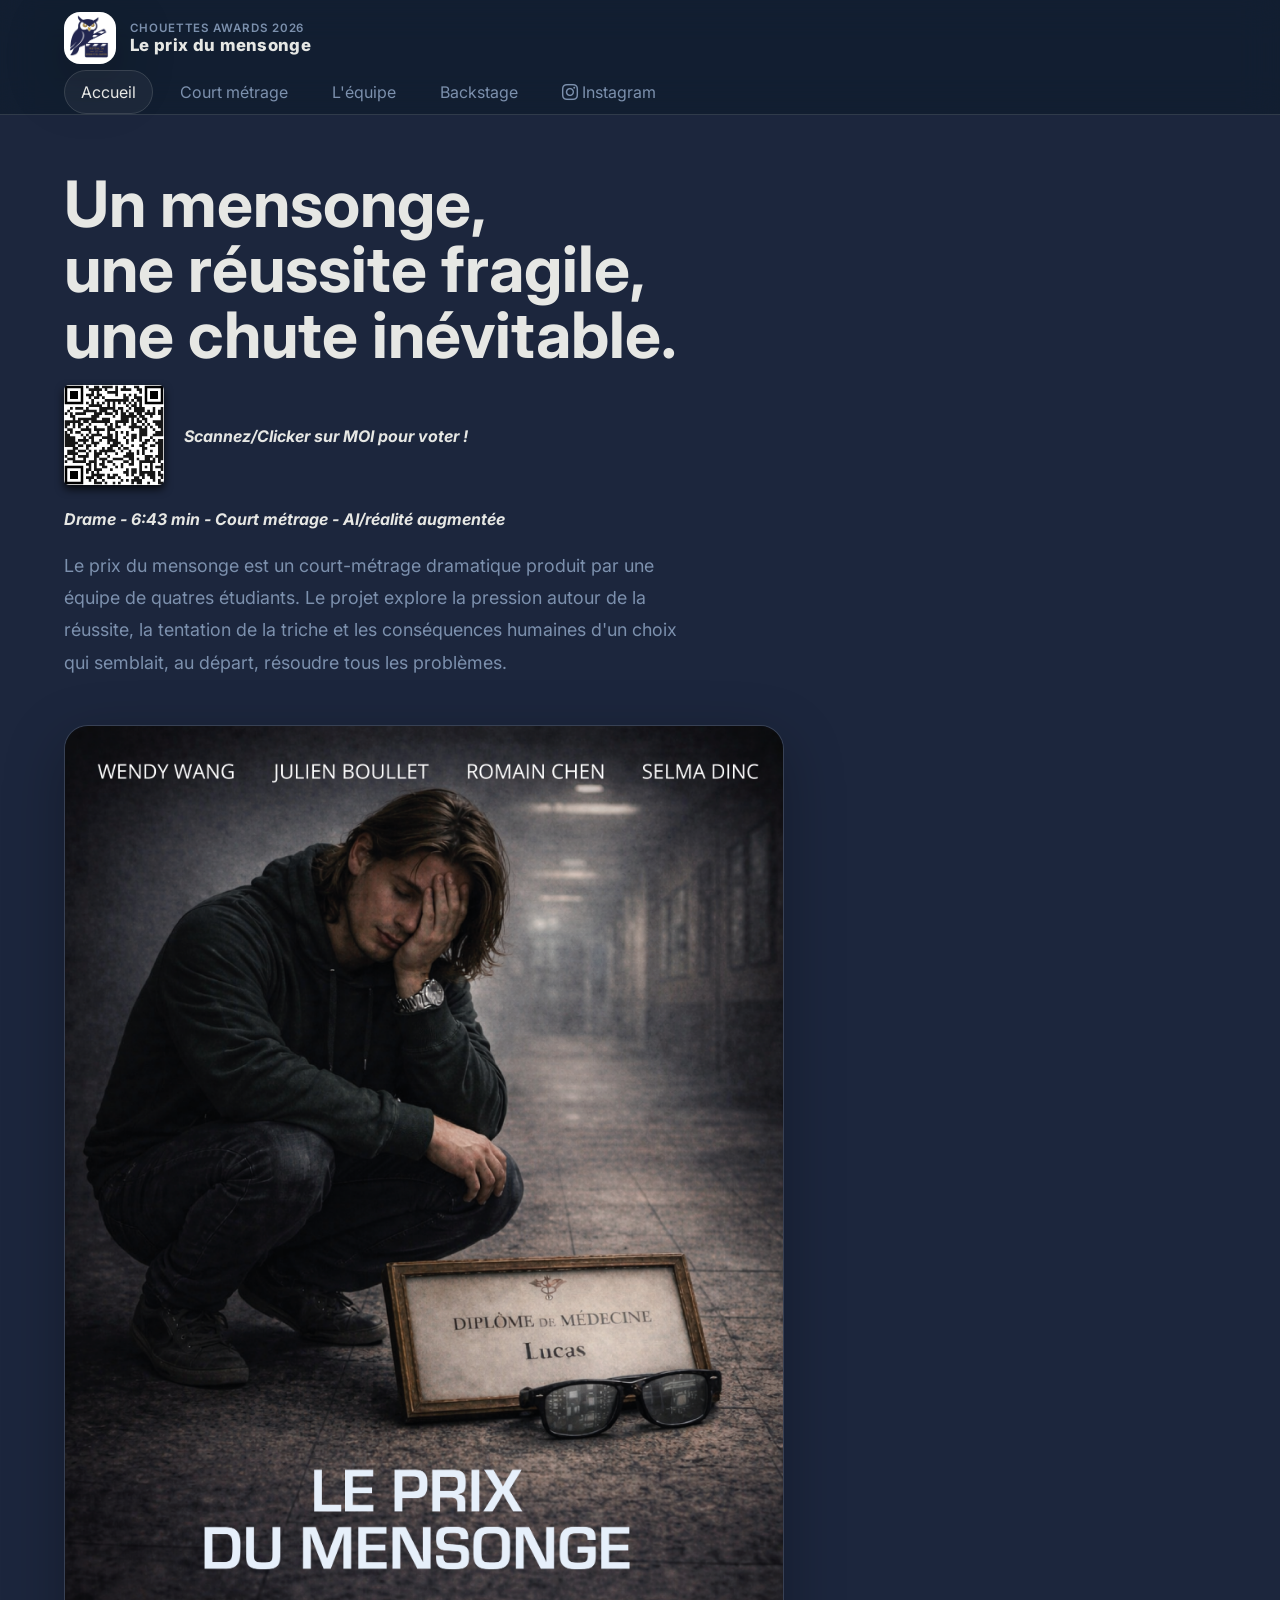
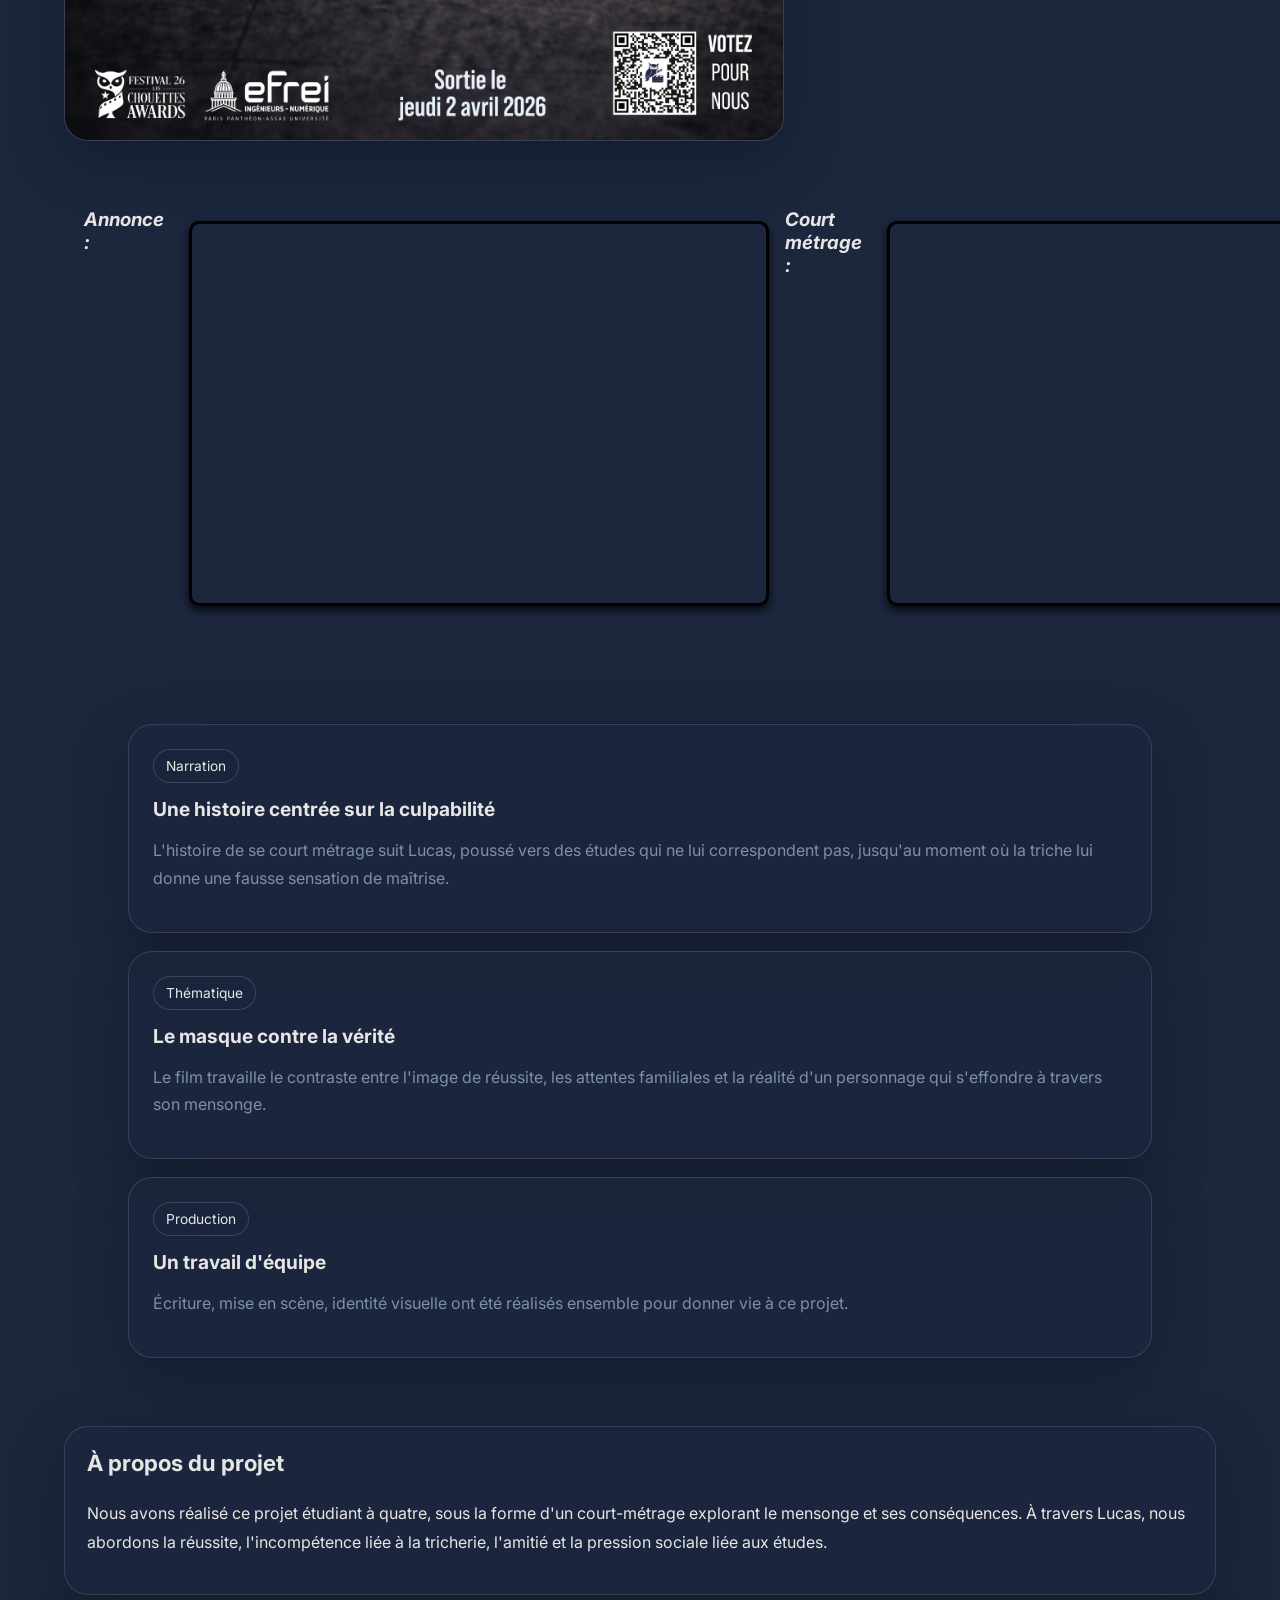
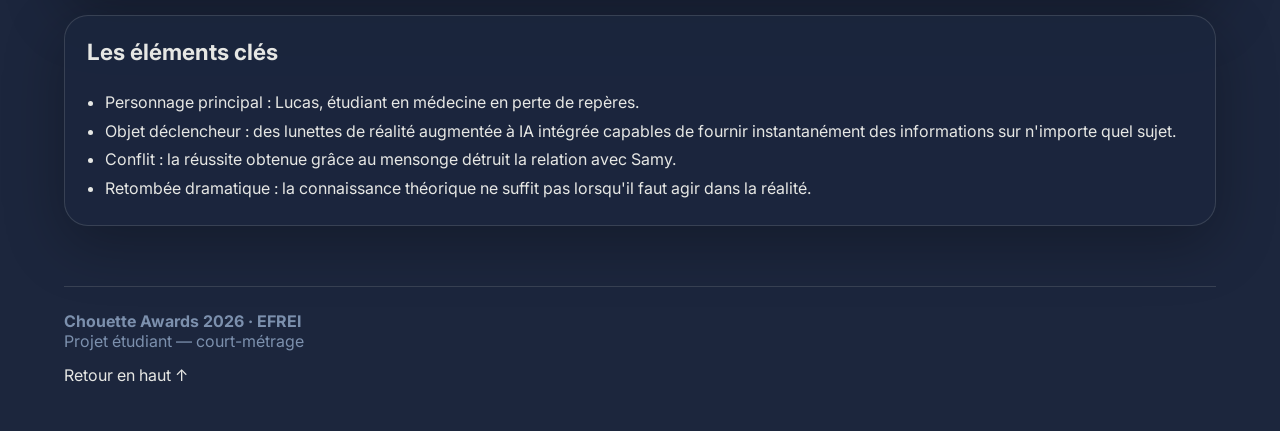
==== index.html @ c1b8acbf "Mise à jour 19" ====
<!DOCTYPE html>
<html lang="fr">

<head>
  <meta charset="UTF-8">
  <meta http-equiv="X-UA-Compatible" content="IE=edge">
  <meta name="viewport" content="width=device-width, initial-scale=1.0">
  <meta name="description"
    content="Le prix du mensonge — site de présentation du court-métrage pour les Chouettes Awards 2026 à l'Efrei.">
  <title>Le prix du mensonge — Accueil</title>
  <link rel="preconnect" href="https://fonts.googleapis.com">
  <link rel="preconnect" href="https://fonts.gstatic.com" crossorigin>
  <link href="https://fonts.googleapis.com/css2?family=Inter:wght@400;500;600;700;800&display=swap" rel="stylesheet">
  <link rel="stylesheet" href="styles.css">
  <link rel="stylesheet" href="https://cdn.jsdelivr.net/npm/bootstrap-icons@1.13.1/font/bootstrap-icons.min.css">
</head>

<body id="en haut">

  <header class="topbar">
    <div class="container nav">
      <a class="brand" href="index.html">
        <img src="img/logo1.png" alt="Le logo du court métrage Le prix du mensonge">
        <div>
          <small>Chouettes Awards 2026</small>
          <span>Le prix du mensonge</span>
        </div>
      </a>
      <ul class="nav-links">
        <li><a class="active" href="index.html">Accueil</a></li>
        <li><a href="courtmetrage.html">Court métrage</a></li>
        <li><a href="equipe.html">L'équipe</a></li>
        <li><a href="backstage.html">Backstage</a></li>
        <li><a href="https://www.instagram.com/le_prix_du_mensonge1/" target="_blank" rel="noopener noreferrer">
            <i class="bi bi-instagram"></i> Instagram
          </a></li>
      </ul>
    </div>
  </header>

  <main>
    <section class="hero">
      <div class="container hero-grid">
        <div>
          <h1>Un mensonge,<br>une réussite fragile,<br>une chute inévitable.</h1>
          <div class="qr-code">
            <a class="qr-code-link" href="https://forms.office.com/e/USkayvcd1M" target="_blank">
              <img class="qr-code-link" src="img/qr-code-vote.png" alt="QR code pour accéder au court métrage">
            </a>
            <h4><em>Scannez/Clicker sur MOI pour voter !</em></h4>
          </div>

          <div>
            <h4 class="texte-accroche"><em> Drame - 6:43 min - Court métrage - AI/réalité augmentée </em></h4>


          </div>
          <p class="lead">
            Le prix du mensonge est un court-métrage dramatique produit par une équipe de quatres étudiants.
            Le projet explore la pression autour de la réussite, la tentation de la triche et les conséquences humaines
            d'un choix qui semblait, au départ, résoudre tous les problèmes.
          </p>

        </div class="affiche-position">
        <div class="visual-panel">
          <img class="poster" src="img/affiche final (1).png" alt="Affiche du court-métrage Le prix du mensonge">
        </div>

        <article class="align-video">
          <h3><em>Annonce :</em></h3>
          <div>
            <iframe class="video" width="580" height="385" src="https://youtu.be/rm0E3ofWL4U?si=Q7VyOgSUtlmOPQKt"
              title="YouTube video player" frameborder="0"
              allow="accelerometer; autoplay; clipboard-write; encrypted-media; gyroscope; picture-in-picture; web-share"
              referrerpolicy="strict-origin-when-cross-origin" allowfullscreen></iframe>
          </div>
          <h3><em>Court métrage :</em></h3>
          <div><iframe class="video" width="580" height="385" src="https://youtu.be/rm0E3ofWL4U?si=Q7VyOgSUtlmOPQKt"
              title="YouTube video player" frameborder="0"
              allow="accelerometer; autoplay; clipboard-write; encrypted-media; gyroscope; picture-in-picture; web-share"
              referrerpolicy="strict-origin-when-cross-origin" allowfullscreen></iframe></div>
        </article>
      </div>

    </section>

    <section class="section">

      <div class="grid-3">
        <article class="card info-card">
          <span class="chip">Narration</span>
          <h3>Une histoire centrée sur la culpabilité</h3>
          <p>
            L'histoire de se court métrage suit Lucas, poussé vers des études qui ne lui correspondent pas,
            jusqu'au moment où la triche lui donne une fausse sensation de maîtrise.
          </p>
        </article>

        <article class="card info-card">
          <span class="chip">Thématique</span>
          <h3>Le masque contre la vérité</h3>
          <p>
            Le film travaille le contraste entre l'image de réussite, les attentes familiales
            et la réalité d'un personnage qui s'effondre à travers son mensonge.
          </p>
        </article>

        <article class="card info-card">
          <span class="chip">Production</span>
          <h3>Un travail d'équipe</h3>
          <p>
            Écriture, mise en scène, identité visuelle ont été réalisés ensemble
            pour donner vie à ce projet.
          </p>
        </article>
      </div>
      </div>
    </section>

    <section class="section">
      <div class="container split">
        <article class="card panel">
          <h3>À propos du projet</h3>
          <p>
            Nous avons réalisé ce projet étudiant à quatre, sous la forme d'un court-métrage explorant
            le mensonge et ses conséquences. À travers Lucas, nous abordons la réussite, l'incompétence liée à la
            tricherie, l'amitié et la
            pression sociale liée aux études.
          </p>
        </article>

        <article class="card panel">
          <h3>Les éléments clés</h3>
          <ul>
            <li>Personnage principal : Lucas, étudiant en médecine en perte de repères.</li>
            <li>Objet déclencheur : des lunettes de réalité augmentée à IA intégrée capables de fournir instantanément
              des informations sur n'importe quel sujet.</li>
            <li>Conflit : la réussite obtenue grâce au mensonge détruit la relation avec Samy.</li>
            <li>Retombée dramatique : la connaissance théorique ne suffit pas lorsqu'il faut agir dans la réalité.</li>
          </ul>
        </article>
      </div>
    </section>
  </main>

  <footer class="footer">
    <div class="container footer-inner">
      <div>
        <strong>Chouette Awards 2026 · EFREI</strong><br>
        <span>Projet étudiant — court-métrage</span>
      </div>
      <a class="back-top" href="#en haut">Retour en haut ↑</a>
    </div>
  </footer>

</body>

</html>
---- styles.css ----
* {
  box-sizing: border-box;
}

html {
  scroll-behavior: smooth;
}

body {
  margin: 0;
  font-family: Inter, ui-sans-serif, system-ui, -apple-system, BlinkMacSystemFont, "Segoe UI", sans-serif;
  color: #E6E7E4;
  background: #1C263D;
  min-height: 100vh;
}

a {
  color: inherit;
  text-decoration: none;
}

img {
  max-width: 100%;
  display: block;
}

.container {
  width: 90%;
  margin: 0 auto;
}

.topbar {
  position: sticky;
  top: 0;
  z-index: 20;
  backdrop-filter: blur(18px);
  background: #0d1b2ba3;
  border-bottom: 1px solid rgba(230, 231, 228, 0.14);
}

.nav {
  display: flex;
  align-items: center;
  justify-content: space-between;
  gap: 18px;
  min-height: 78px;
}

.brand {
  display: flex;
  align-items: center;
  gap: 14px;
  font-weight: 800;
  letter-spacing: .02em;
}

.brand img {
  width: 52px;
  height: 52px;
  border-radius: 16px;
  object-fit: cover;
  box-shadow: 0 18px 60px rgba(0, 0, 0, 0.28);
}

.brand small {
  display: block;
  color: #7C90AD;
  font-weight: 600;
  letter-spacing: .08em;
  text-transform: uppercase;
  font-size: .72rem;
}

.brand span {
  display: block;
  font-size: 1.05rem;
}

.nav-links {
  display: flex;
  flex-wrap: wrap;
  gap: 10px;
  list-style: none;
  margin: 0;
  padding: 0;
}

.nav-links a {
  padding: 11px 16px;
  border: 1px solid transparent;
  border-radius: 999px;
  color: #7C90AD;
  transition: .25s ease;
  background: transparent;
}

.qr-code-link:hover {
  transition: all 0.4s;
  transform: scale(1.1);

}

.nav-links a:hover,
.nav-links a.active {
  color: #E6E7E4;
  border-color: rgba(230, 231, 228, 0.14);
  background: rgba(230, 231, 228, 0.05);
}

.qr-code {
  display: flex;
  justify-content: left;
  align-items: left;
}

.qr-code h4 {
  padding: 20px;
}

.qr-code img {
  max-width: 100px;
  /* Ajuste la taille maximale du QR code */
  width: 100%;
  /* S'adapte à la taille du conteneur */
  height: auto;
  /* Conserve les proportions */
  box-shadow: 0px 4px 8px rgba(0, 0, 0, 0.8);
  /* Ajoute une ombre légère -> en mettant 0.2 à la fin*/
  border-radius: 5px;
  /* Arrondit les coins */
}

.hero {
  padding: 72px 0 48px;
}

.hero-grid {
  display: grid;
  grid-template-columns: 1.15fr .85fr;
  gap: 28px;
  align-items: center;
}

.hero h1 {
  font-size: clamp(2.5rem, 5vw, 5rem);
  line-height: 1.02;
  margin: 18px 0 18px;
}

.lead {
  font-size: 1.12rem;
  line-height: 1.8;
  color: #ffffff;
  max-width: 58ch;
}

.hero p {
  font-size: 1.12rem;
  line-height: 1.8;
  color: #7C90AD;
  max-width: 58ch;
}

.texte-accroche p {
  font-size: 1.12rem;
  line-height: 1.8;
  color: #ffffff;
  max-width: 58ch;
}

.card-member {
  text-align: center;
  flex: 0 1 220px;
  display: inline-block;
  background-color: rgba(0, 0, 0, 0.634);
  padding: 0.5rem;
  margin: 0.5rem;
  border-radius: 15px;

}

.card,
.visual-panel {
  background: rgba(28, 38, 61, 0.82);
  border: 1px solid rgba(230, 231, 228, 0.14);
  border-radius: 24px;
  box-shadow: 0 18px 60px rgba(0, 0, 0, 0.28);
}

.card {
  gap: 80%;
}

.visual-panel {
  overflow: hidden;
  position: relative;
  min-height: 260px;
  display: flex;
  align-items: center;
  justify-content: center;
  padding: 0;
  min-height: auto;
  width: auto;
  height: auto;
  width: 50%;
}

.visual-panel img.poster {
  position: relative;
  inset: 0;
  width: auto;
  height: auto;
  max-width: 100%;
  max-height: 100%;
  object-fit: contain;
  opacity: 1;
  box-shadow: 0px 0px 60px rgb(0, 0, 0);
}

.visual-panel::after {
  content: "";
  position: relative;
  inset: 0;
  background: linear-gradient(180deg, rgba(13, 27, 43, 0.08), rgba(13, 27, 43, 0.7) 72%, rgba(13, 27, 43, 0.95));
}


.poster-note {
  position: absolute;
  z-index: 2;
  left: 24px;
  right: 24px;
}



.chip {
  display: inline-flex;
  padding: 8px 12px;
  border-radius: 999px;
  background: rgba(28, 38, 61, 0.82);
  border: 1px solid rgba(230, 231, 228, 0.16);
  font-size: .86rem;
}

.poster-note {
  bottom: 24px;
}

.poster-note h3 {
  margin: 0 0 10px;
  font-size: 1.35rem;
}

.poster-note p {
  margin: 0;
  color: #E6E7E4;
  line-height: 1.6;
}

.section {
  padding: 34px 0;
}



.grid-3 {
  display: grid;
  grid-template-columns: repeat(3, 1fr);
  gap: 18px;
  width: 80%;
  margin: auto;

}

.info-card {
  padding: 24px;
}

.info-card h3 {
  margin: 14px 0 10px;
  font-size: 1.2rem;
}

.info-card p {
  color: #7C90AD;
  line-height: 1.7;
  /*Contrôle l'espacement entre les lignes de texte dans un élément.*/
}



.kpi {
  padding: 20px;
  text-align: center;
  margin: 0 auto;
  max-width: 200px;
}

.kpi strong {
  display: block;
  font-size: 2rem;
  margin-bottom: 6px;
}

.kpi span {
  color: #7C90AD;
  padding: 15px;
}

.split {
  display: grid;
  grid-template-columns: 1fr 1fr;
  gap: 20px;
  grid-template-columns: 1fr;
}

.panel {
  padding: 28px;
}

.panel h3 {
  margin-top: 0;
  font-size: 1.4rem;
}

.panel p,
.panel li {
  line-height: 1.8;
}

.panel ul {
  padding-left: 18px;
  margin: 0;
}

.team-grid {
  display: flex;
  justify-content: center;
  gap: 30px;
  margin: 2rem;
  flex-wrap: wrap;
}



.page-hero {
  padding: 54px 0 24px;
}

.page-hero .banner {
  padding: 34px;
  border-radius: 32px;
  background: linear-gradient(135deg, rgba(67, 91, 123, 0.22), rgba(124, 144, 173, 0.14));
  border: 1px solid rgba(230, 231, 228, 0.14);
}

.page-hero h1 {
  margin: 8px 0 12px;
  font-size: clamp(2rem, 4vw, 3.5rem);
}

.page-hero p {
  margin: 0;
  color: #7C90AD;
  line-height: 1.8;
  max-width: 70ch;
}

.footer {
  padding: 26px 0 46px;
  color: #7C90AD;
}

.footer-inner {
  display: flex;
  justify-content: space-between;
  align-items: center;
  gap: 14px;
  padding-top: 24px;
  border-top: 1px solid rgba(230, 231, 228, 0.14);
  flex-direction: column;
  align-items: flex-start;
}

.footer .back-top {
  color: #E6E7E4;
}


.notice {
  padding: 20px;
  border-left: 3px solid #435B7B;
  background: rgba(230, 231, 228, 0.04);
  border-radius: 18px;
}


.hero-grid,
.team-grid,
.grid-3 {
  grid-template-columns: 1fr 1fr;
  grid-template-columns: 1fr;
}

.visual-panel {
  min-height: 320px;
  max-height: auto;
}




.nav {
  padding: 12px 0;
  align-items: flex-start;
  flex-direction: column;
}

.hero {
  padding-top: 38px;
}


.video {
  border-radius: 10px;
  box-shadow: 0px 4px 8px rgba(0, 0, 0, 0.8);
  border: 3px solid black;
  text-align: center;
  margin: 1rem;
  vertical-align: top;
  display: flex;
  float: left;
  margin-top: 2rem;
  margin-left: 25px;

}

.align-video {
  display: flex;
  flex-direction: horizontal;
  align-items: left;
    padding: 20px;
}

.affiche-position {
  display: flex;
  flex-direction: column;
  align-items: center;
}

.page-hero .banner,
.panel,
.member {
  padding: 22px;
}
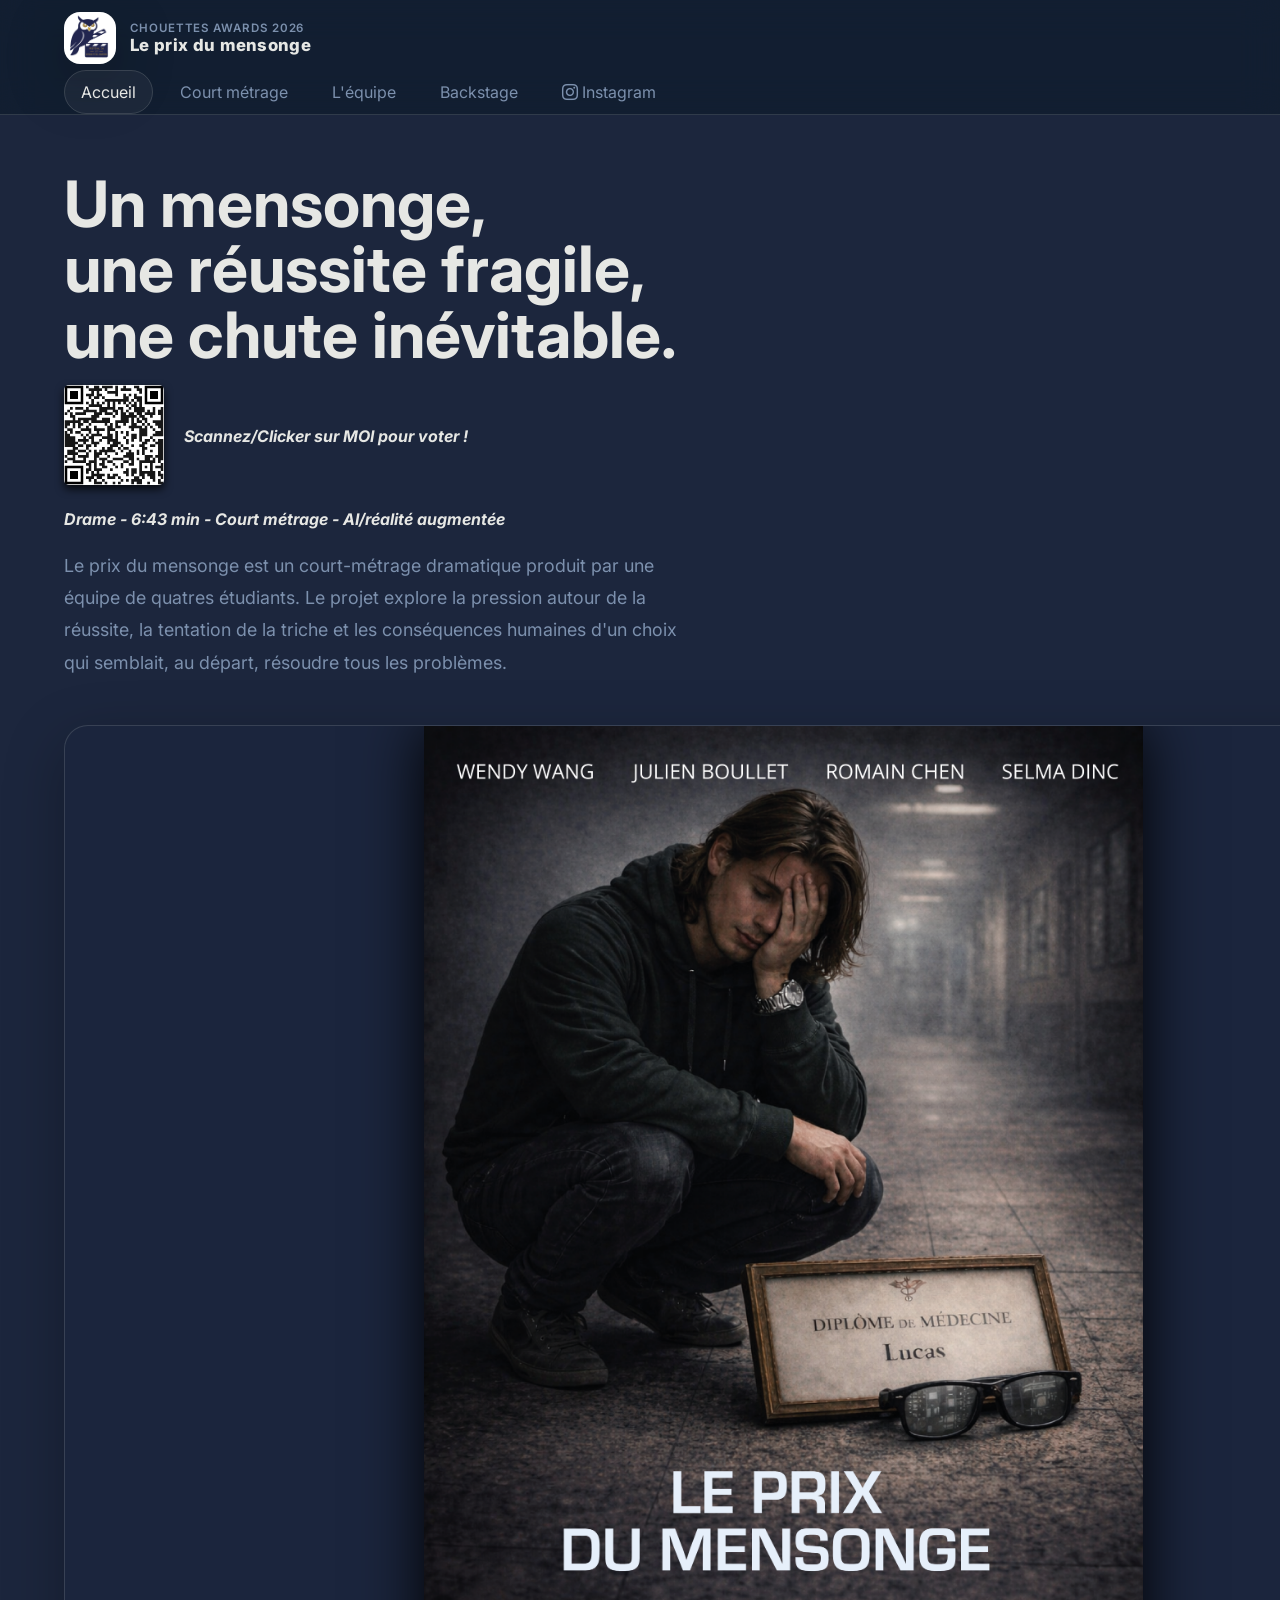
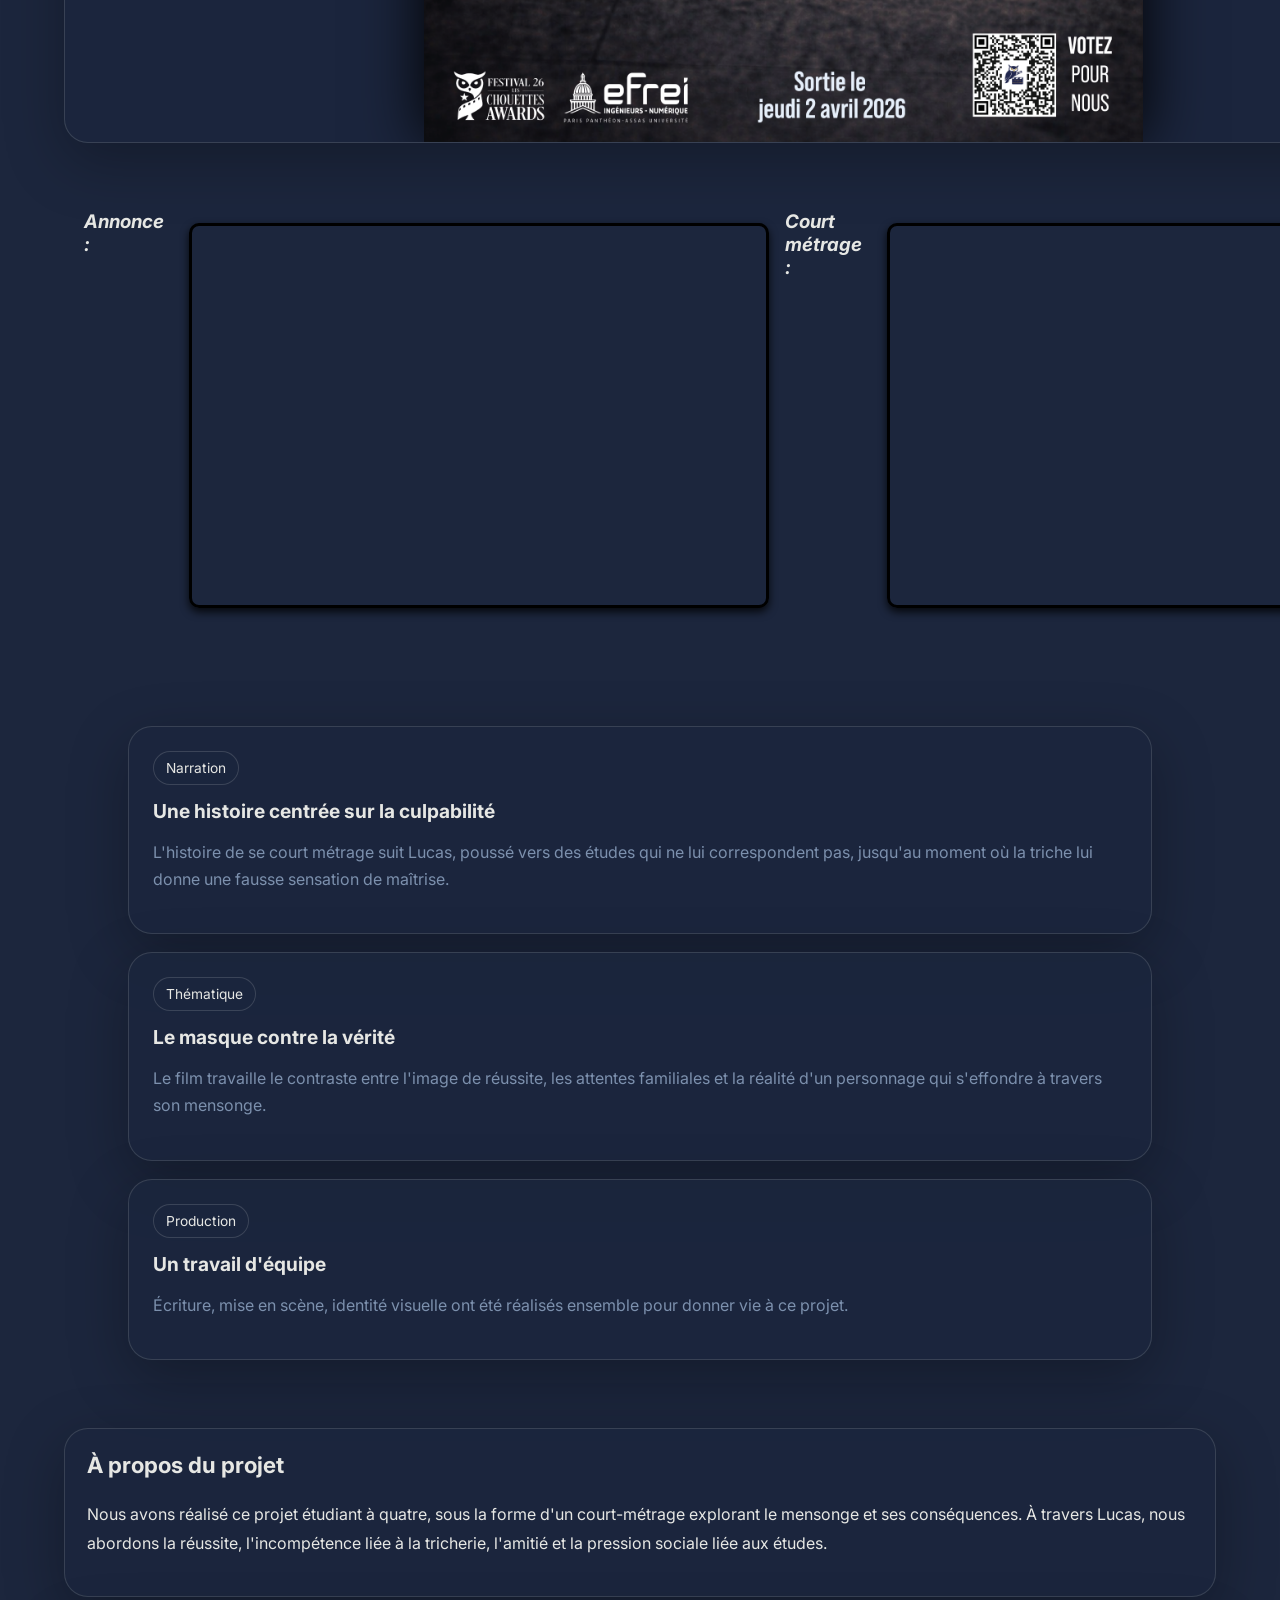
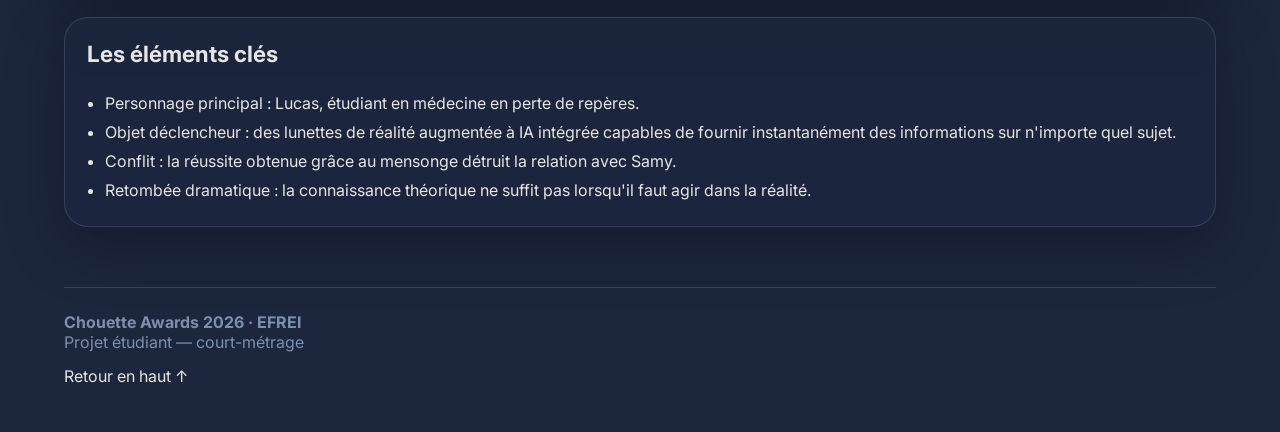
==== commit 6d1155a9: "Mise à jour 20" ====
--- a/index.html
+++ b/index.html
@@ -61,7 +61,7 @@
             d'un choix qui semblait, au départ, résoudre tous les problèmes.
           </p>
 
-        </div class="affiche-position">
+        </div>
         <div class="visual-panel">
           <img class="poster" src="img/affiche final (1).png" alt="Affiche du court-métrage Le prix du mensonge">
         </div>
--- a/styles.css
+++ b/styles.css
@@ -179,8 +179,7 @@
 
 }
 
-.card,
-.visual-panel {
+.card{
   background: rgba(28, 38, 61, 0.82);
   border: 1px solid rgba(230, 231, 228, 0.14);
   border-radius: 24px;
@@ -192,6 +191,10 @@
 }
 
 .visual-panel {
+    background: rgba(28, 38, 61, 0.82);
+  border: 1px solid rgba(230, 231, 228, 0.14);
+  border-radius: 24px;
+  box-shadow: 0 18px 60px rgba(0, 0, 0, 0.28);
   overflow: hidden;
   position: relative;
   min-height: 260px;
@@ -202,7 +205,7 @@
   min-height: auto;
   width: auto;
   height: auto;
-  width: 50%;
+ 
 }
 
 .visual-panel img.poster {
@@ -215,6 +218,7 @@
   object-fit: contain;
   opacity: 1;
   box-shadow: 0px 0px 60px rgb(0, 0, 0);
+  width: 50%;
 }
 
 .visual-panel::after {
@@ -223,15 +227,6 @@
   inset: 0;
   background: linear-gradient(180deg, rgba(13, 27, 43, 0.08), rgba(13, 27, 43, 0.7) 72%, rgba(13, 27, 43, 0.95));
 }
-
-
-.poster-note {
-  position: absolute;
-  z-index: 2;
-  left: 24px;
-  right: 24px;
-}
-
 
 
 .chip {
@@ -243,20 +238,7 @@
   font-size: .86rem;
 }
 
-.poster-note {
-  bottom: 24px;
-}
-
-.poster-note h3 {
-  margin: 0 0 10px;
-  font-size: 1.35rem;
-}
-
-.poster-note p {
-  margin: 0;
-  color: #E6E7E4;
-  line-height: 1.6;
-}
+
 
 .section {
   padding: 34px 0;
@@ -443,11 +425,7 @@
     padding: 20px;
 }
 
-.affiche-position {
-  display: flex;
-  flex-direction: column;
-  align-items: center;
-}
+
 
 .page-hero .banner,
 .panel,
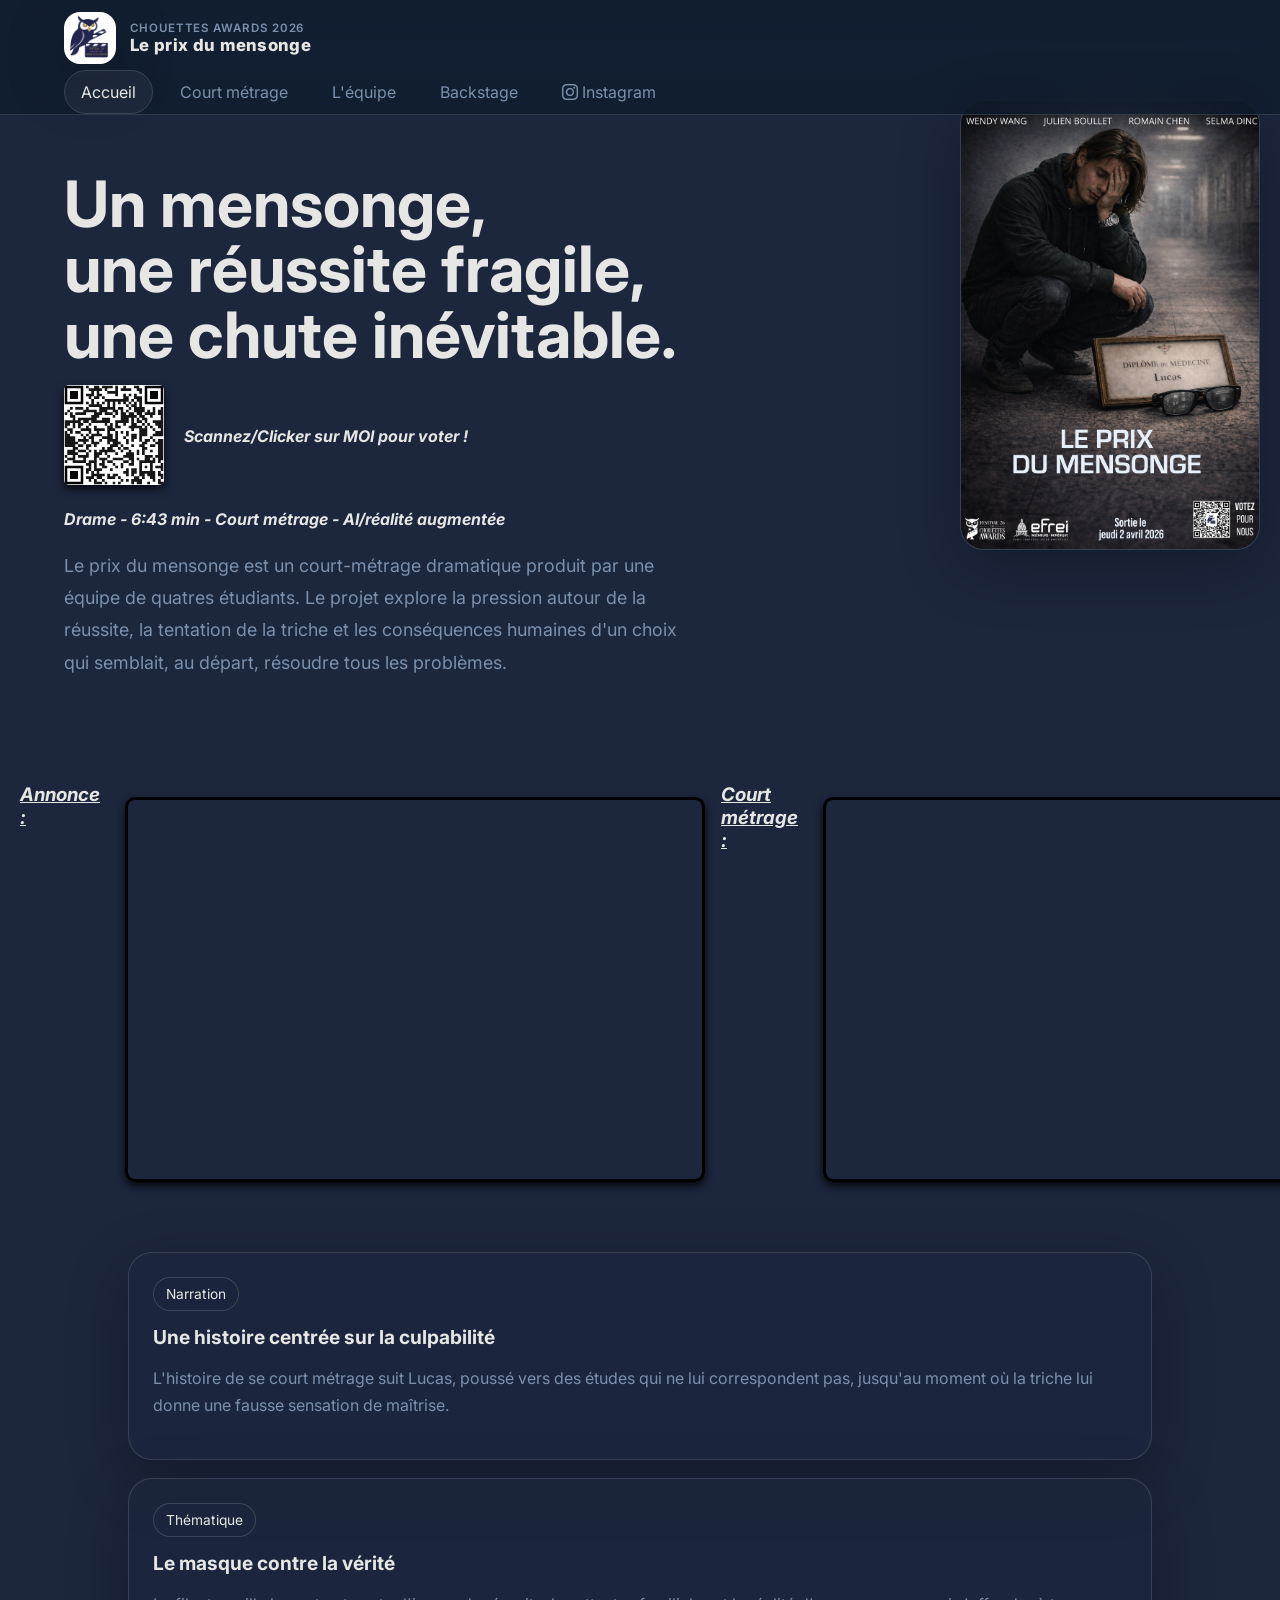
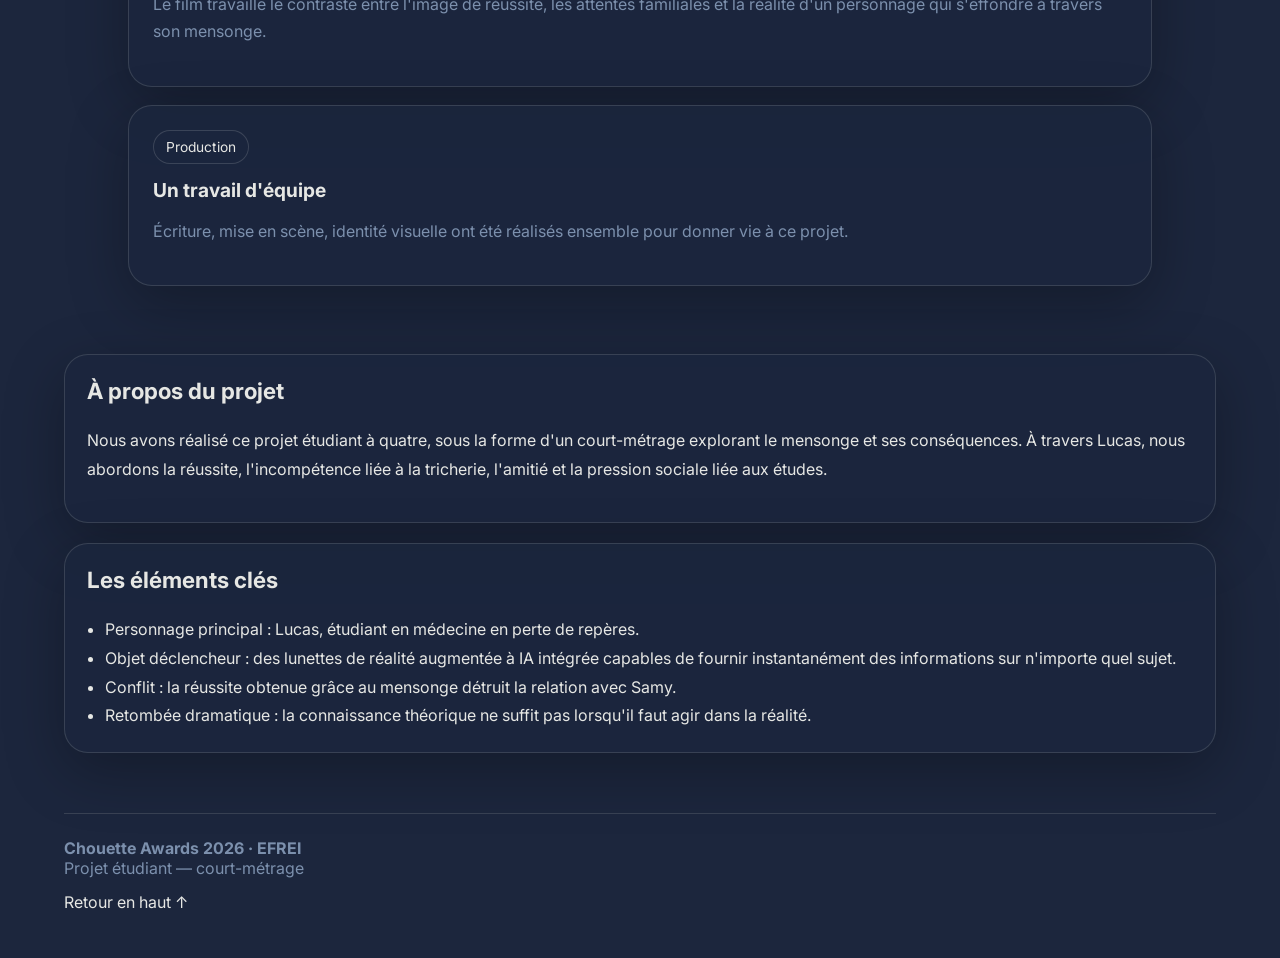
==== commit ec39fd05: "Mise à jour 22" ====
--- a/index.html
+++ b/index.html
@@ -39,6 +39,11 @@
   </header>
 
   <main>
+
+     <div class="visual-panel">
+      <img class="poster" src="img/affiche final (1).png" alt="Affiche du court-métrage Le prix du mensonge">
+    </div>
+
     <section class="hero">
       <div class="container hero-grid">
         <div>
@@ -52,29 +57,26 @@
 
           <div>
             <h4 class="texte-accroche"><em> Drame - 6:43 min - Court métrage - AI/réalité augmentée </em></h4>
+          </div>
 
-
-          </div>
           <p class="lead">
             Le prix du mensonge est un court-métrage dramatique produit par une équipe de quatres étudiants.
             Le projet explore la pression autour de la réussite, la tentation de la triche et les conséquences humaines
             d'un choix qui semblait, au départ, résoudre tous les problèmes.
           </p>
-
         </div>
-        <div class="visual-panel">
-          <img class="poster" src="img/affiche final (1).png" alt="Affiche du court-métrage Le prix du mensonge">
-        </div>
+      </div>
+    </section>
 
         <article class="align-video">
-          <h3><em>Annonce :</em></h3>
+          <h3><em><u>Annonce :</u></em></h3>
           <div>
             <iframe class="video" width="580" height="385" src="https://youtu.be/rm0E3ofWL4U?si=Q7VyOgSUtlmOPQKt"
               title="YouTube video player" frameborder="0"
               allow="accelerometer; autoplay; clipboard-write; encrypted-media; gyroscope; picture-in-picture; web-share"
               referrerpolicy="strict-origin-when-cross-origin" allowfullscreen></iframe>
           </div>
-          <h3><em>Court métrage :</em></h3>
+          <h3><em><u>Court métrage :</u></em></h3>
           <div><iframe class="video" width="580" height="385" src="https://youtu.be/rm0E3ofWL4U?si=Q7VyOgSUtlmOPQKt"
               title="YouTube video player" frameborder="0"
               allow="accelerometer; autoplay; clipboard-write; encrypted-media; gyroscope; picture-in-picture; web-share"
--- a/styles.css
+++ b/styles.css
@@ -179,7 +179,7 @@
 
 }
 
-.card{
+.card {
   background: rgba(28, 38, 61, 0.82);
   border: 1px solid rgba(230, 231, 228, 0.14);
   border-radius: 24px;
@@ -191,34 +191,28 @@
 }
 
 .visual-panel {
-    background: rgba(28, 38, 61, 0.82);
+  position: absolute; /* Permet de positionner l'élément par rapport à la page */
+  top: 100px; /* Distance par rapport au haut de la page pour éviter la barre de navigation */
+  right: 20px; /* Distance par rapport au bord droit */
+  background: rgba(28, 38, 61, 0.82);
   border: 1px solid rgba(230, 231, 228, 0.14);
   border-radius: 24px;
   box-shadow: 0 18px 60px rgba(0, 0, 0, 0.28);
   overflow: hidden;
-  position: relative;
-  min-height: 260px;
   display: flex;
   align-items: center;
   justify-content: center;
-  padding: 0;
-  min-height: auto;
-  width: auto;
-  height: auto;
- 
+  width: 300px; /* Largeur fixe */
+  height: 450px; /* Hauteur fixe */
+  z-index: 10; /* Assure que l'affiche est au-dessus des autres éléments */
 }
 
 .visual-panel img.poster {
-  position: relative;
-  inset: 0;
-  width: auto;
-  height: auto;
-  max-width: 100%;
-  max-height: 100%;
-  object-fit: contain;
-  opacity: 1;
+  width: 100%; /* L'image occupe toute la largeur */
+  height: 100%; /* L'image occupe toute la hauteur */
+  object-fit: cover; /* Ajuste l'image pour couvrir tout le conteneur */
+  border-radius: 5px;
   box-shadow: 0px 0px 60px rgb(0, 0, 0);
-  width: 50%;
 }
 
 .visual-panel::after {
@@ -385,10 +379,7 @@
   grid-template-columns: 1fr;
 }
 
-.visual-panel {
-  min-height: 320px;
-  max-height: auto;
-}
+
 
 
 
@@ -422,7 +413,7 @@
   display: flex;
   flex-direction: horizontal;
   align-items: left;
-    padding: 20px;
+  padding: 20px;
 }
 
 
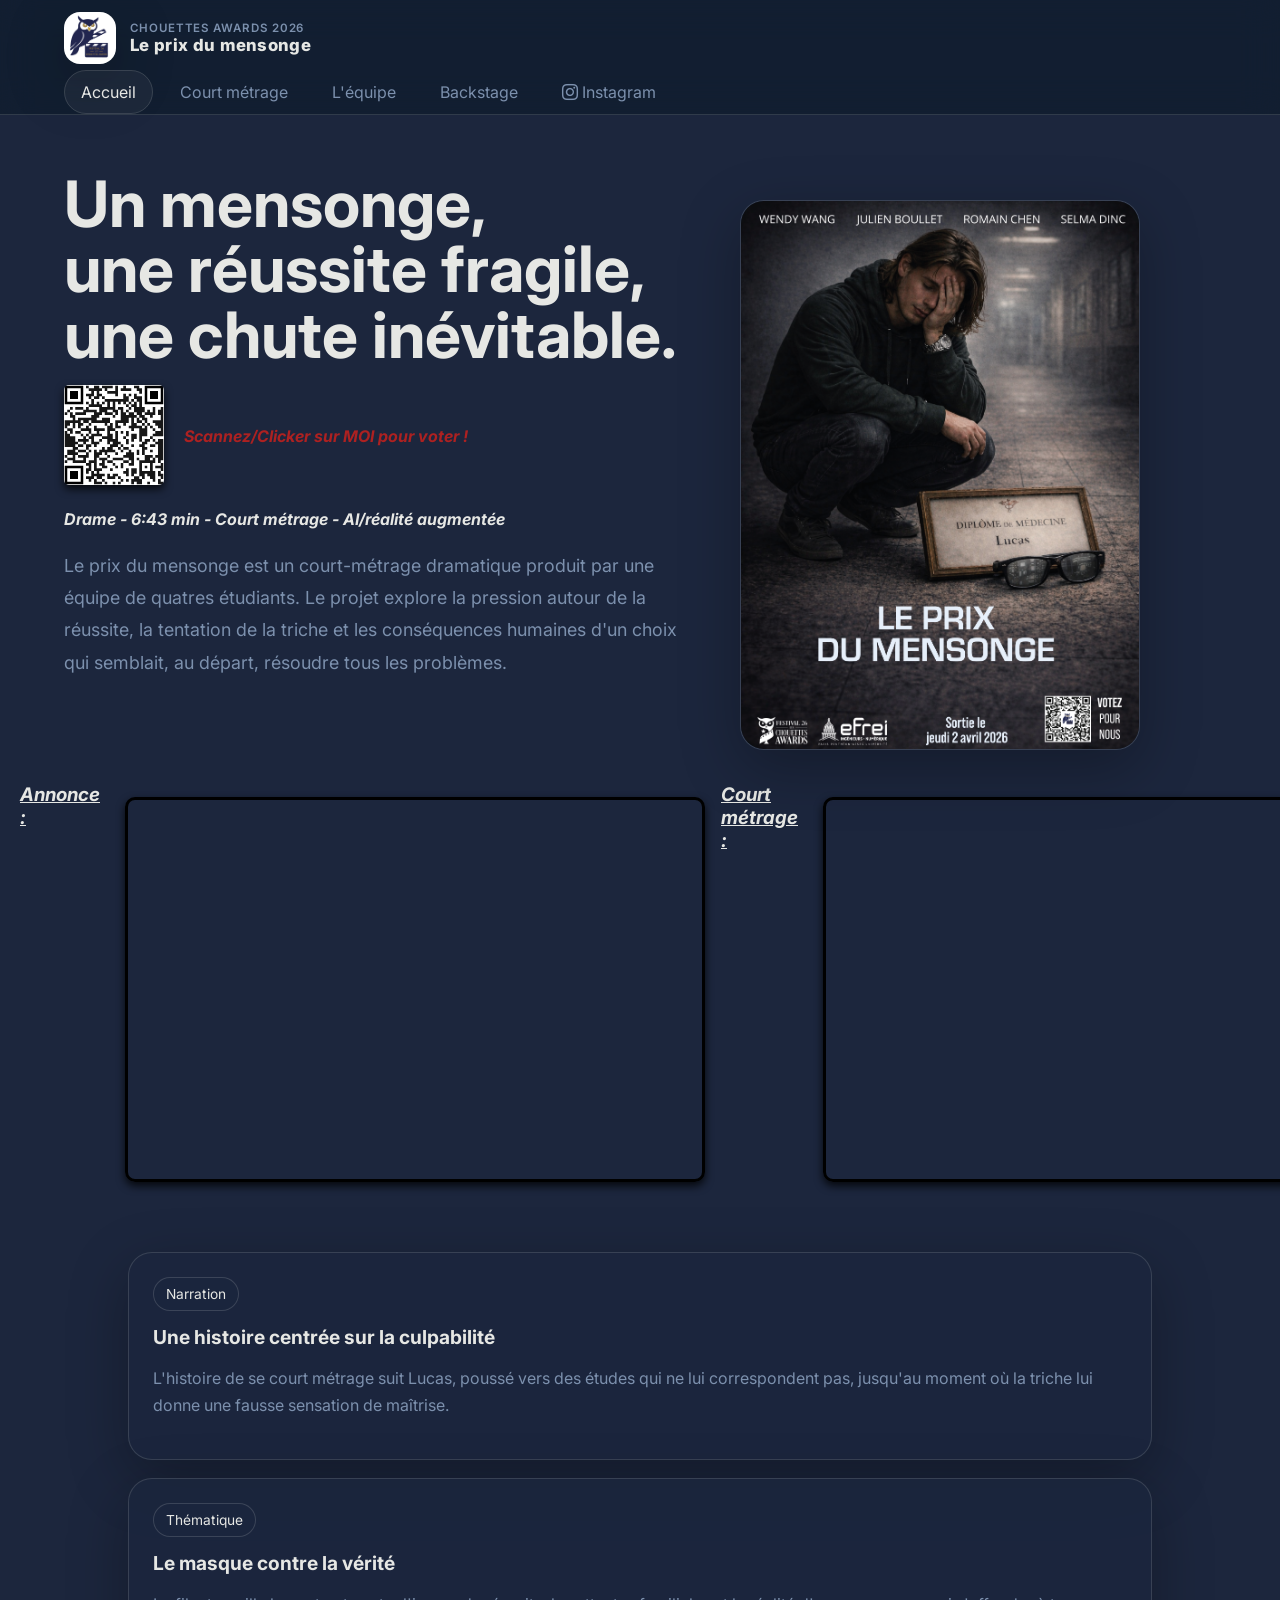
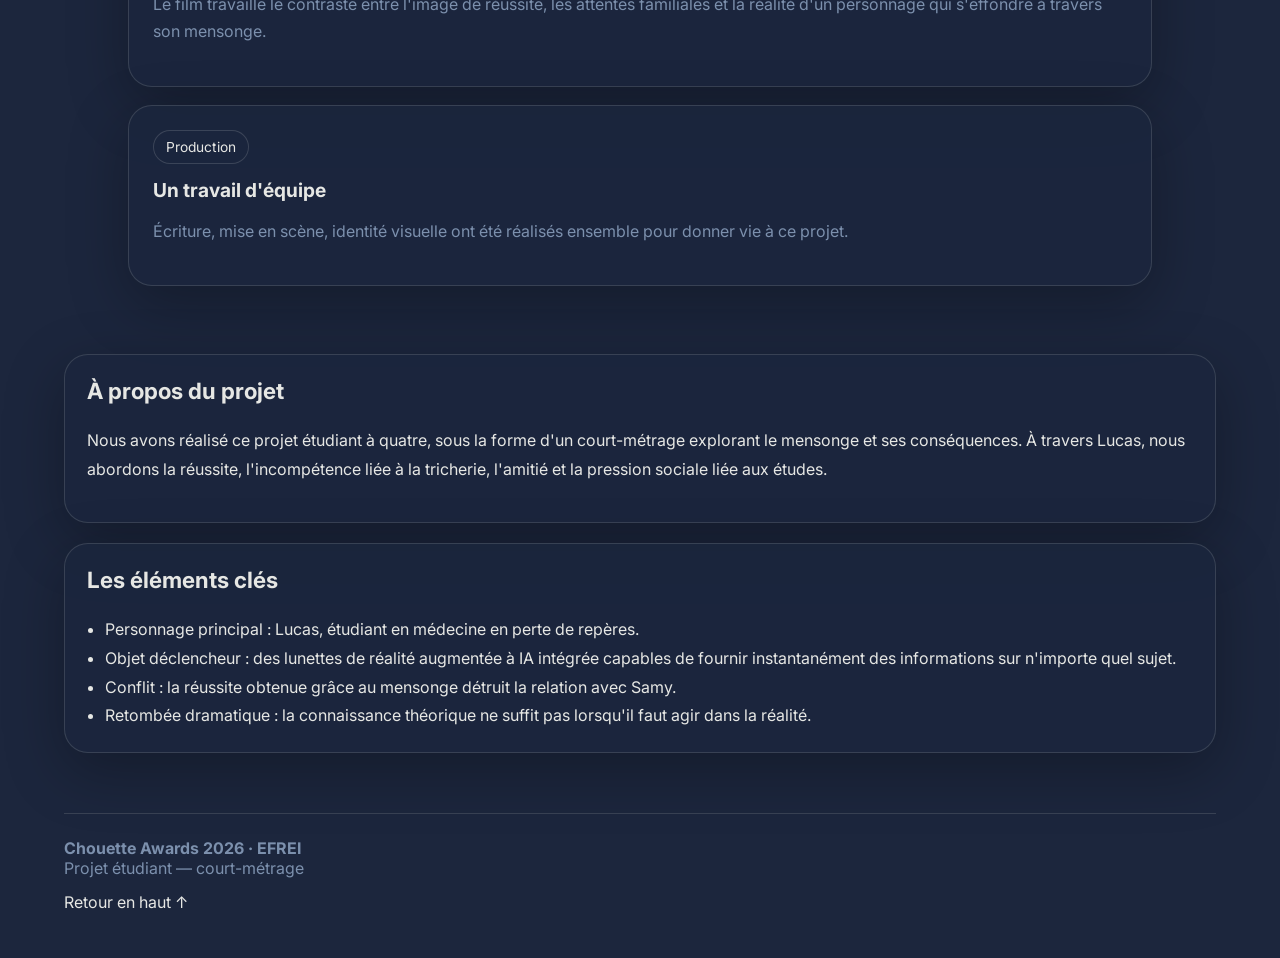
==== commit 64186348: "Mise à jour 26" ====
--- a/index.html
+++ b/index.html
@@ -52,7 +52,7 @@
             <a class="qr-code-link" href="https://forms.office.com/e/USkayvcd1M" target="_blank">
               <img class="qr-code-link" src="img/qr-code-vote.png" alt="QR code pour accéder au court métrage">
             </a>
-            <h4><em>Scannez/Clicker sur MOI pour voter !</em></h4>
+            <h4 class="scanne"><em>Scannez/Clicker sur MOI pour voter !</em></h4>
           </div>
 
           <div>
--- a/styles.css
+++ b/styles.css
@@ -36,6 +36,10 @@
   backdrop-filter: blur(18px);
   background: #0d1b2ba3;
   border-bottom: 1px solid rgba(230, 231, 228, 0.14);
+}
+
+.scanne{
+  color: rgb(173, 33, 33);
 }
 
 .nav {
@@ -192,8 +196,8 @@
 
 .visual-panel {
   position: absolute; /* Permet de positionner l'élément par rapport à la page */
-  top: 100px; /* Distance par rapport au haut de la page pour éviter la barre de navigation */
-  right: 20px; /* Distance par rapport au bord droit */
+  top: 200px; /* Distance par rapport au haut de la page pour éviter la barre de navigation */
+  right: 140px; /* Distance par rapport au bord droit */
   background: rgba(28, 38, 61, 0.82);
   border: 1px solid rgba(230, 231, 228, 0.14);
   border-radius: 24px;
@@ -202,14 +206,14 @@
   display: flex;
   align-items: center;
   justify-content: center;
-  width: 300px; /* Largeur fixe */
-  height: 450px; /* Hauteur fixe */
+  width: 400px; /* Largeur fixe */
+  height: 550px; /* Hauteur fixe */
   z-index: 10; /* Assure que l'affiche est au-dessus des autres éléments */
 }
 
 .visual-panel img.poster {
   width: 100%; /* L'image occupe toute la largeur */
-  height: 100%; /* L'image occupe toute la hauteur */
+  height: auto; /* L'image occupe toute la hauteur */
   object-fit: cover; /* Ajuste l'image pour couvrir tout le conteneur */
   border-radius: 5px;
   box-shadow: 0px 0px 60px rgb(0, 0, 0);
@@ -422,4 +426,92 @@
 .panel,
 .member {
   padding: 22px;
+}
+
+/*tout ce qu'il y a en bas c'est pour adapter aux écrans de téléphone.*/
+
+/* Styles pour les écrans de téléphone */
+@media (max-width: 768px) {
+  /* Ajuster le conteneur principal */
+  .container {
+    width: 100%;
+    padding: 0 10px;
+  }
+
+  /* Barre de navigation */
+  .nav {
+    flex-direction: column; /* Empile les éléments verticalement */
+    align-items: flex-start;
+    gap: 10px;
+  }
+
+  .nav-links {
+    flex-direction: column; /* Les liens de navigation deviennent verticaux */
+    gap: 5px;
+  }
+
+  .nav-links a {
+    padding: 10px;
+    text-align: center;
+    width: 100%; /* Les liens prennent toute la largeur */
+  }
+
+  /* Section Hero */
+  .hero-grid {
+    grid-template-columns: 1fr; /* Une seule colonne */
+    gap: 20px;
+  }
+
+  .hero h1 {
+    font-size: 1.8rem; /* Réduire la taille du texte */
+  }
+
+  .lead {
+    font-size: 1rem;
+  }
+
+  /* Affiche (visual-panel) */
+  .visual-panel {
+    position: static; /* Supprime le positionnement absolu */
+    margin: 0 auto; /* Centre l'affiche */
+    width: 90%; /* Réduit la largeur */
+    height: auto; /* Ajuste la hauteur automatiquement */
+  }
+
+  .visual-panel img.poster {
+    width: 100%; /* L'image occupe toute la largeur */
+    height: auto; /* Conserve les proportions */
+  }
+
+  /* Vidéos */
+  .align-video {
+    flex-direction: column; /* Les vidéos s'empilent verticalement */
+    align-items: center;
+  }
+
+  .video {
+    width: 100%; /* Les vidéos occupent toute la largeur */
+    height: auto; /* Ajuste la hauteur automatiquement */
+  }
+
+  /* Cartes (cards) */
+  .grid-3 {
+    grid-template-columns: 1fr; /* Une seule colonne */
+    gap: 20px;
+  }
+
+  .card {
+    padding: 20px;
+  }
+
+  /* Footer */
+  .footer-inner {
+    flex-direction: column; /* Empile les éléments du footer */
+    align-items: center;
+    text-align: center;
+  }
+
+  .footer .back-top {
+    margin-top: 10px;
+  }
 }
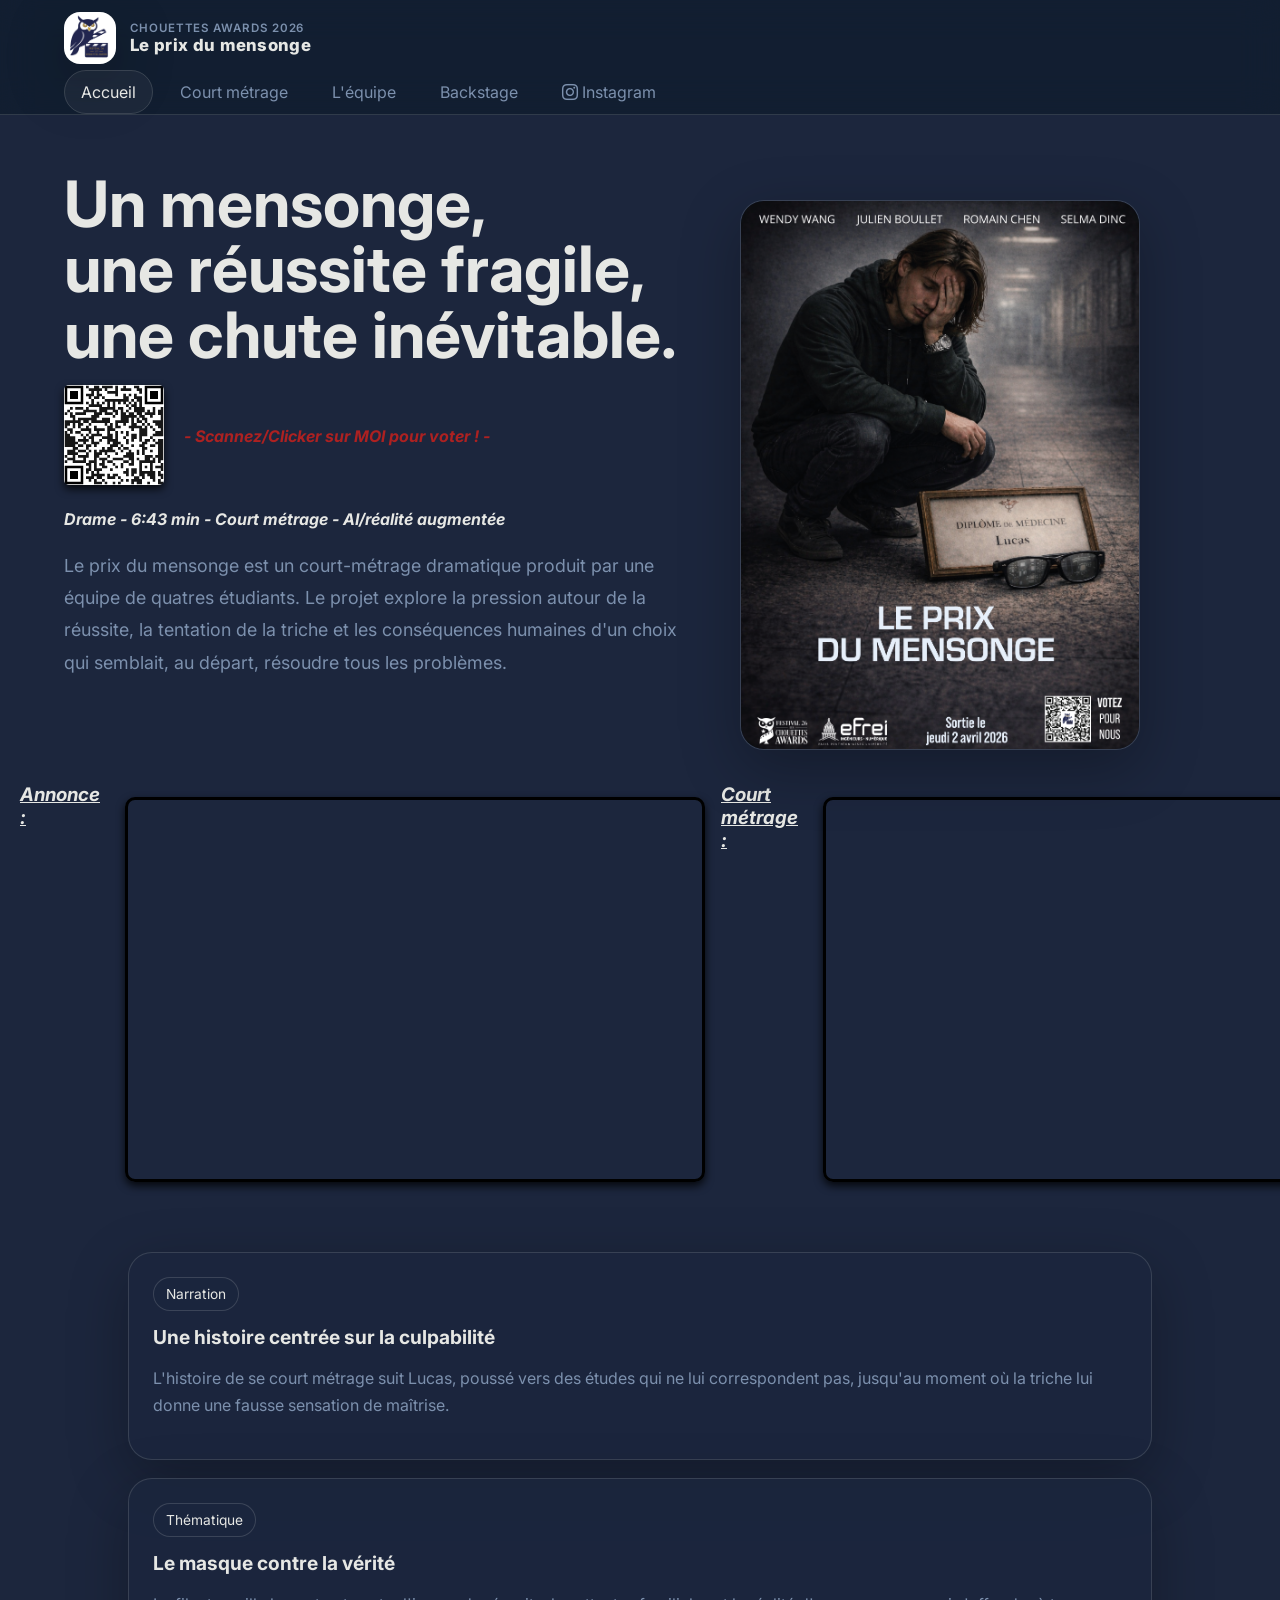
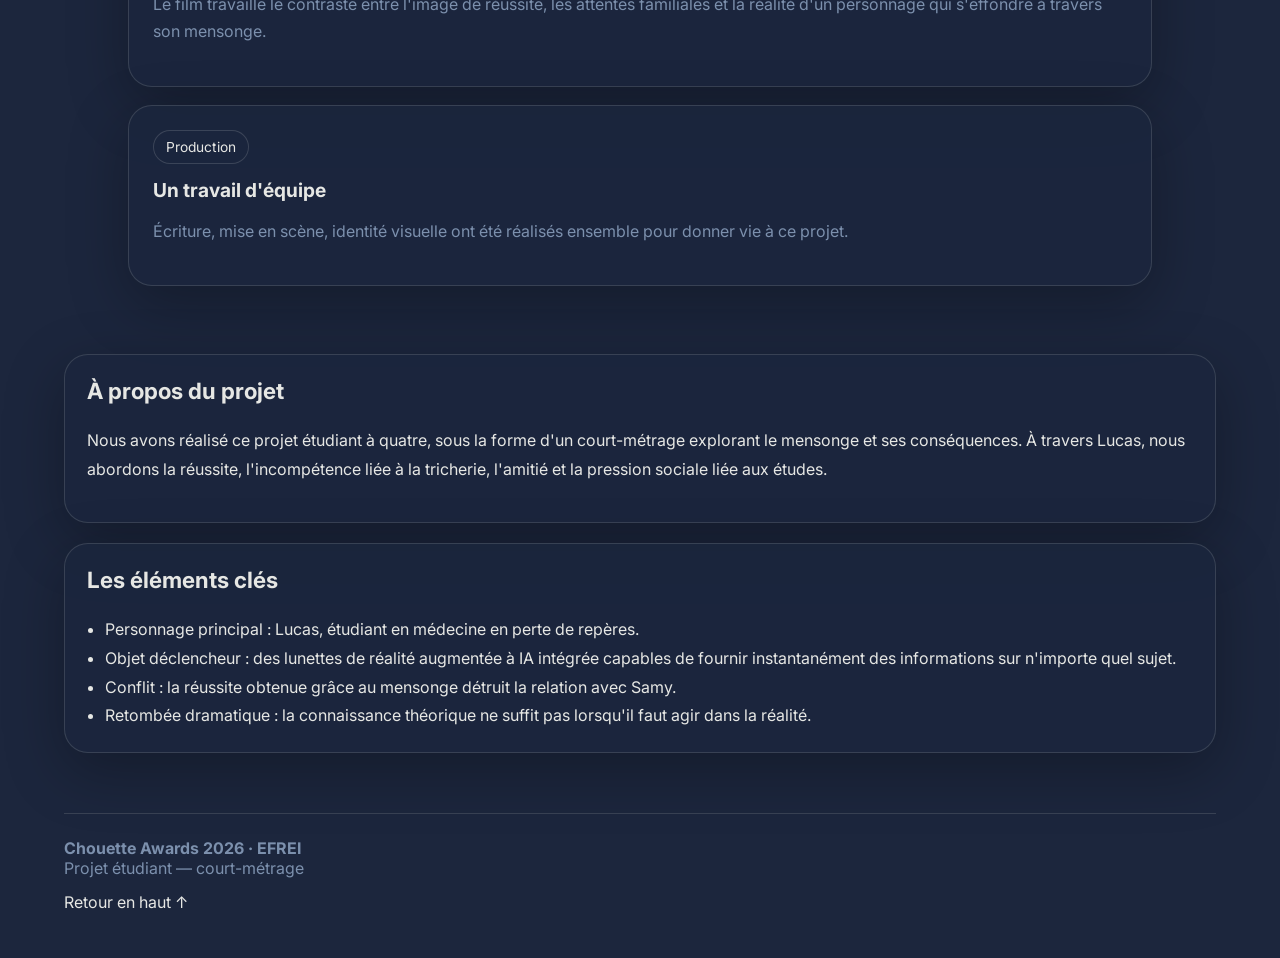
==== commit 6515b461: "Mise à jour 27" ====
--- a/index.html
+++ b/index.html
@@ -52,7 +52,7 @@
             <a class="qr-code-link" href="https://forms.office.com/e/USkayvcd1M" target="_blank">
               <img class="qr-code-link" src="img/qr-code-vote.png" alt="QR code pour accéder au court métrage">
             </a>
-            <h4 class="scanne"><em>Scannez/Clicker sur MOI pour voter !</em></h4>
+            <h4 class="scanne"><em>- Scannez/Clicker sur MOI pour voter ! -</em></h4>
           </div>
 
           <div>
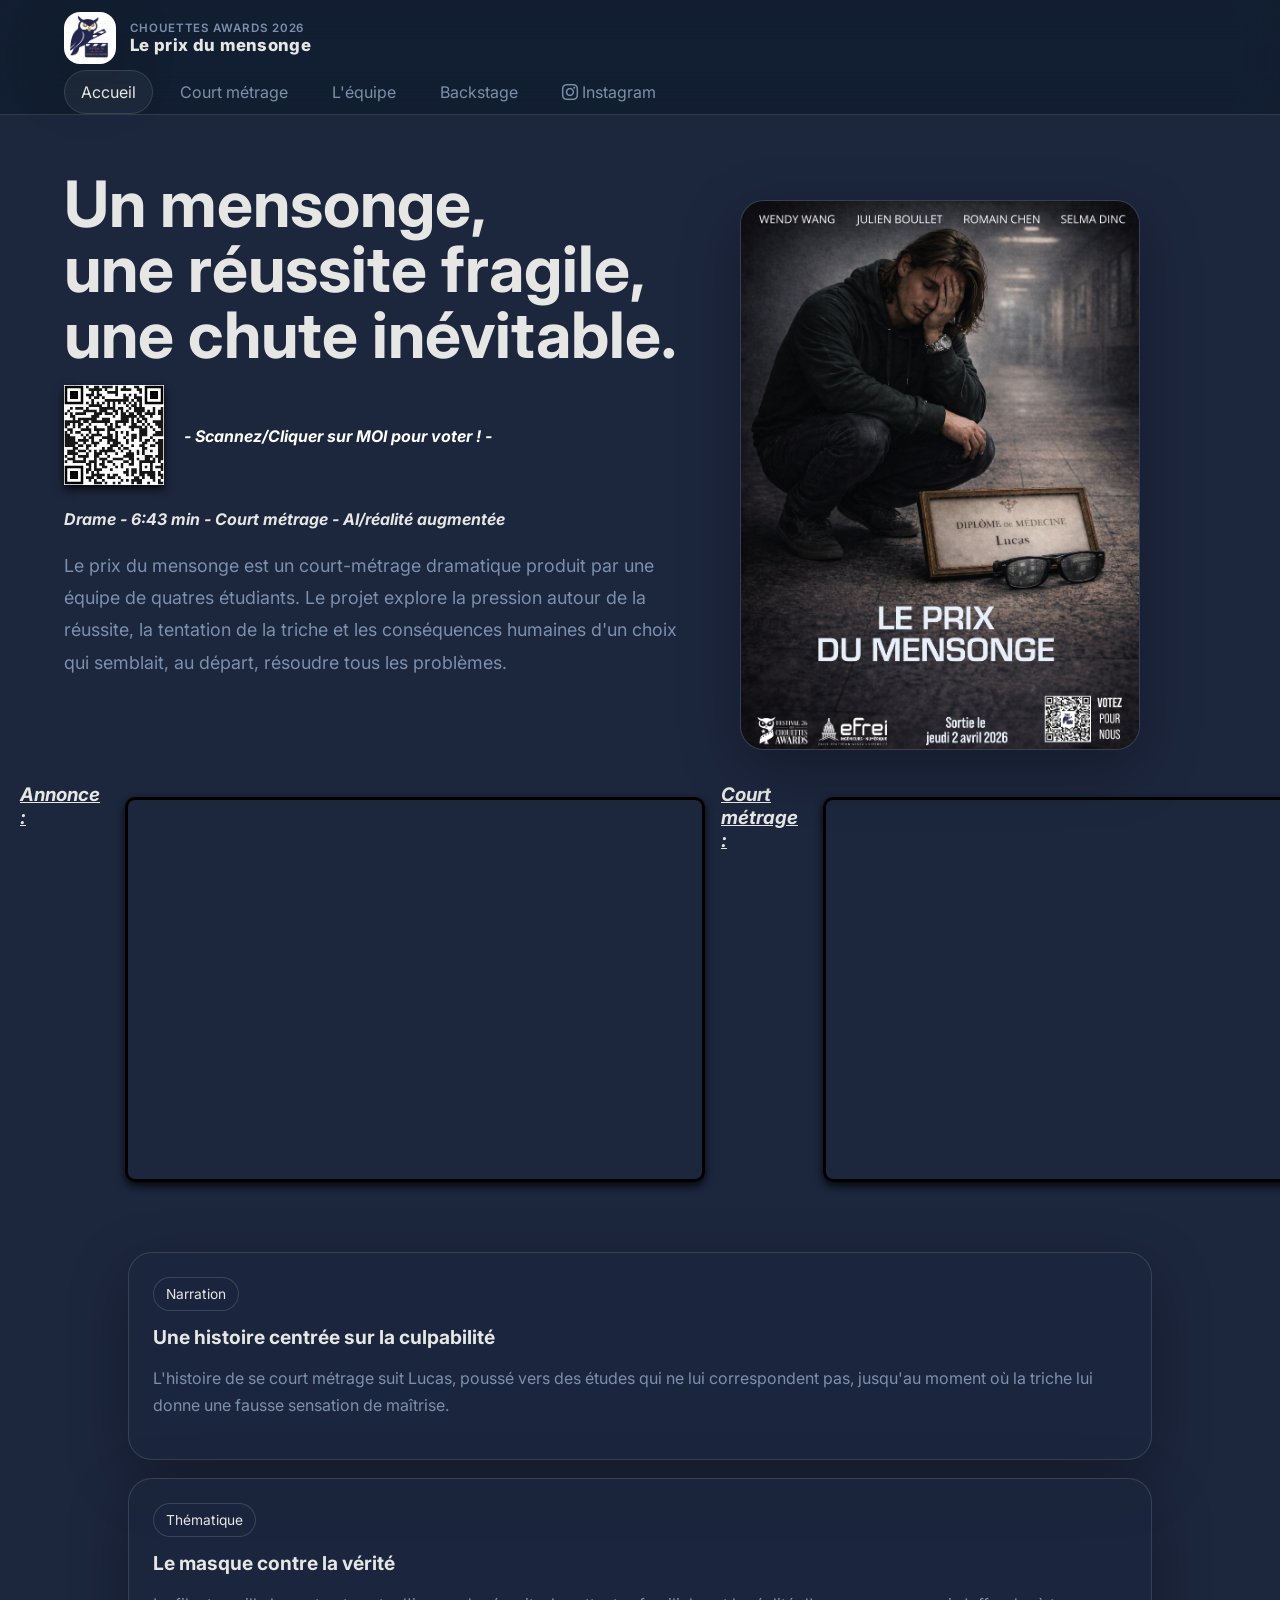
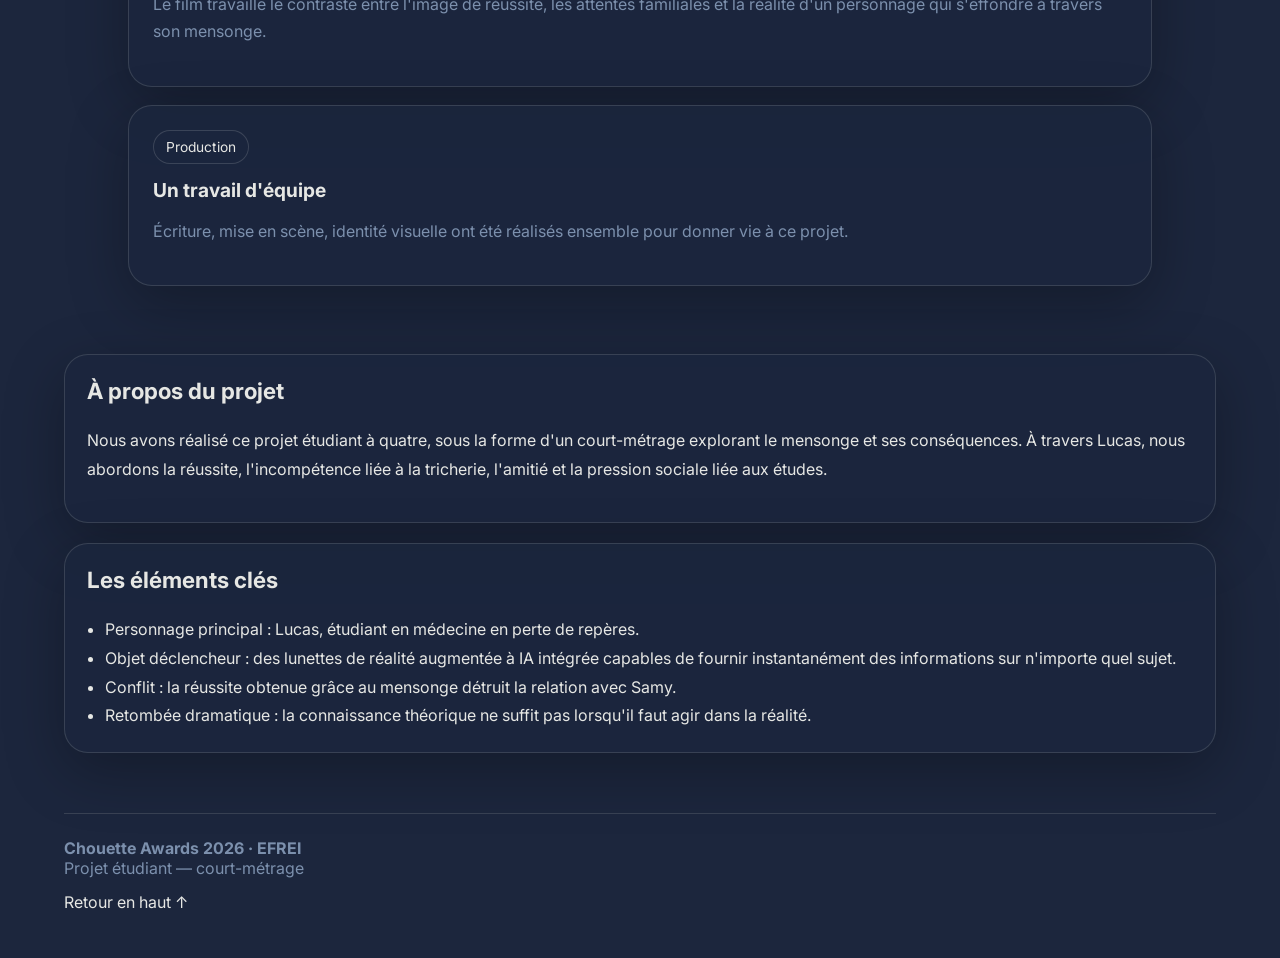
==== commit 9f547561: "Mise à jour 30" ====
--- a/index.html
+++ b/index.html
@@ -31,7 +31,7 @@
         <li><a href="courtmetrage.html">Court métrage</a></li>
         <li><a href="equipe.html">L'équipe</a></li>
         <li><a href="backstage.html">Backstage</a></li>
-        <li><a href="https://www.instagram.com/le_prix_du_mensonge1/" target="_blank" rel="noopener noreferrer">
+        <li><a href="https://www.instagram.com/le_prix_du_mensonge_efrei/" target="_blank" rel="noopener noreferrer">
             <i class="bi bi-instagram"></i> Instagram
           </a></li>
       </ul>
@@ -52,7 +52,7 @@
             <a class="qr-code-link" href="https://forms.office.com/e/USkayvcd1M" target="_blank">
               <img class="qr-code-link" src="img/qr-code-vote.png" alt="QR code pour accéder au court métrage">
             </a>
-            <h4 class="scanne"><em>- Scannez/Clicker sur MOI pour voter ! -</em></h4>
+            <h4 class="scanne"><em>- Scannez/Cliquer sur MOI pour voter ! -</em></h4>
           </div>
 
           <div>
--- a/styles.css
+++ b/styles.css
@@ -39,7 +39,7 @@
 }
 
 .scanne{
-  color: rgb(173, 33, 33);
+  color: rgb(255, 255, 255);
 }
 
 .nav {
@@ -130,8 +130,6 @@
   /* Conserve les proportions */
   box-shadow: 0px 4px 8px rgba(0, 0, 0, 0.8);
   /* Ajoute une ombre légère -> en mettant 0.2 à la fin*/
-  border-radius: 5px;
-  /* Arrondit les coins */
 }
 
 .hero {
@@ -487,6 +485,7 @@
   .align-video {
     flex-direction: column; /* Les vidéos s'empilent verticalement */
     align-items: center;
+    flex: center;
   }
 
   .video {
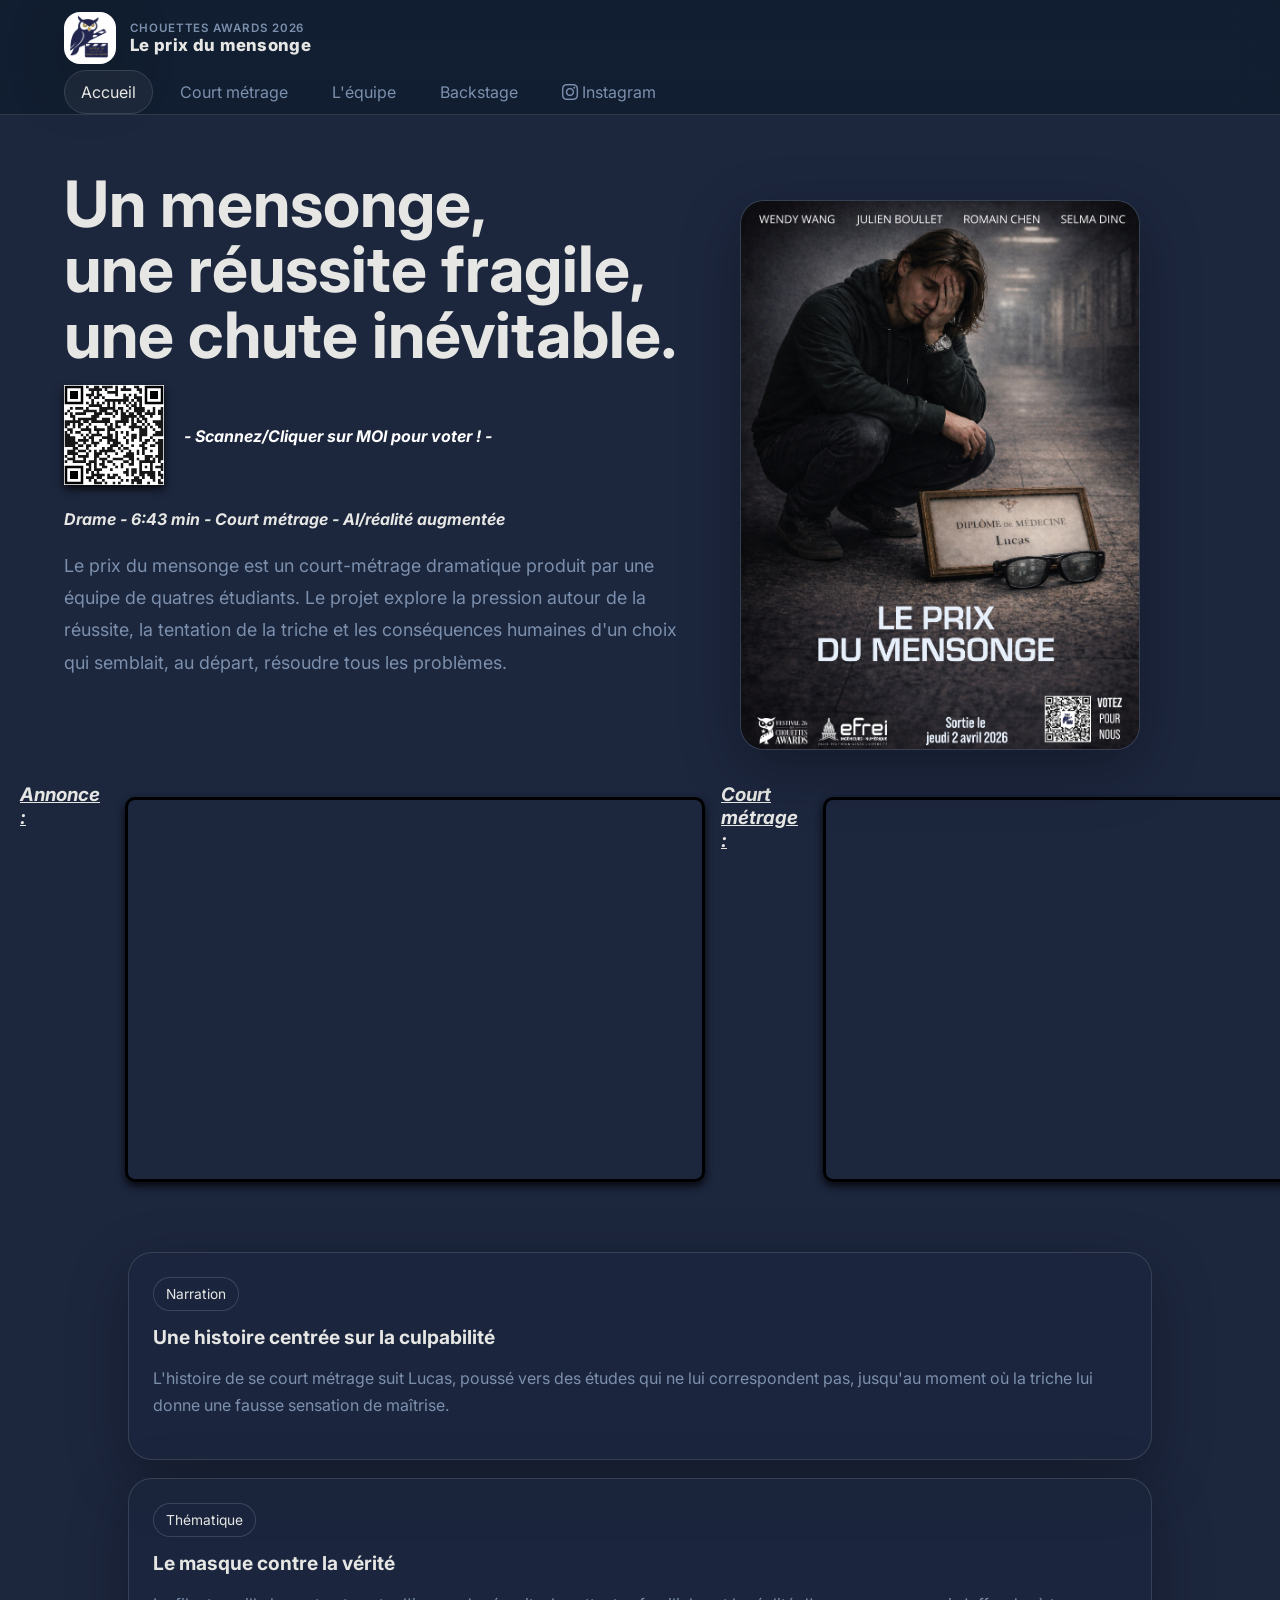
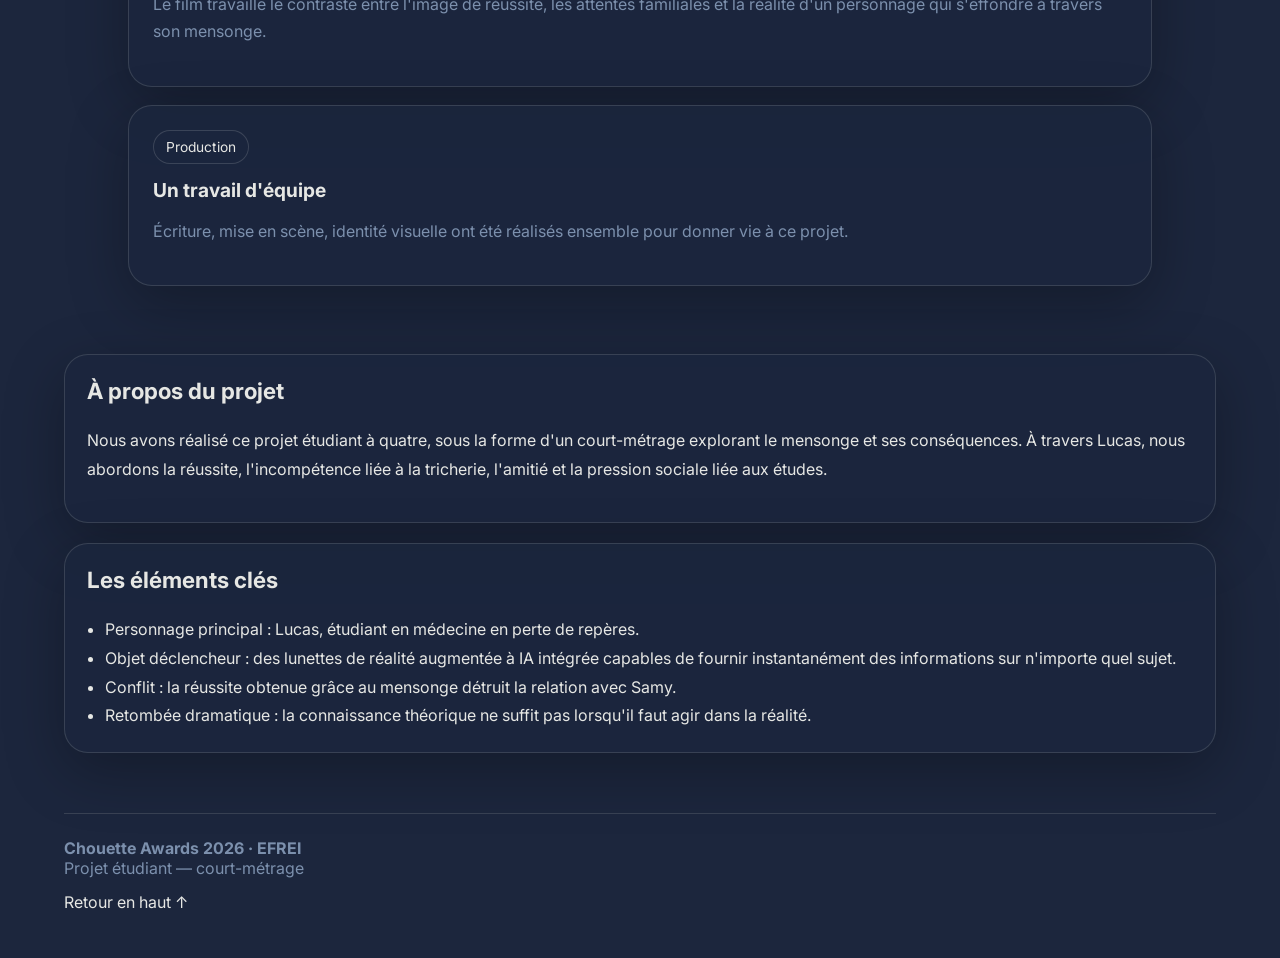
==== commit e94ad728: "Mise à jour 31" ====
--- a/index.html
+++ b/index.html
@@ -77,7 +77,7 @@
               referrerpolicy="strict-origin-when-cross-origin" allowfullscreen></iframe>
           </div>
           <h3><em><u>Court métrage :</u></em></h3>
-          <div><iframe class="video" width="580" height="385" src="https://youtu.be/rm0E3ofWL4U?si=Q7VyOgSUtlmOPQKt"
+          <div><iframe class="video" width="580" height="385" src="https://youtu.be/jRqBVUQi4Us?is=QeZIrN5tRN3qO0H4"
               title="YouTube video player" frameborder="0"
               allow="accelerometer; autoplay; clipboard-write; encrypted-media; gyroscope; picture-in-picture; web-share"
               referrerpolicy="strict-origin-when-cross-origin" allowfullscreen></iframe></div>
